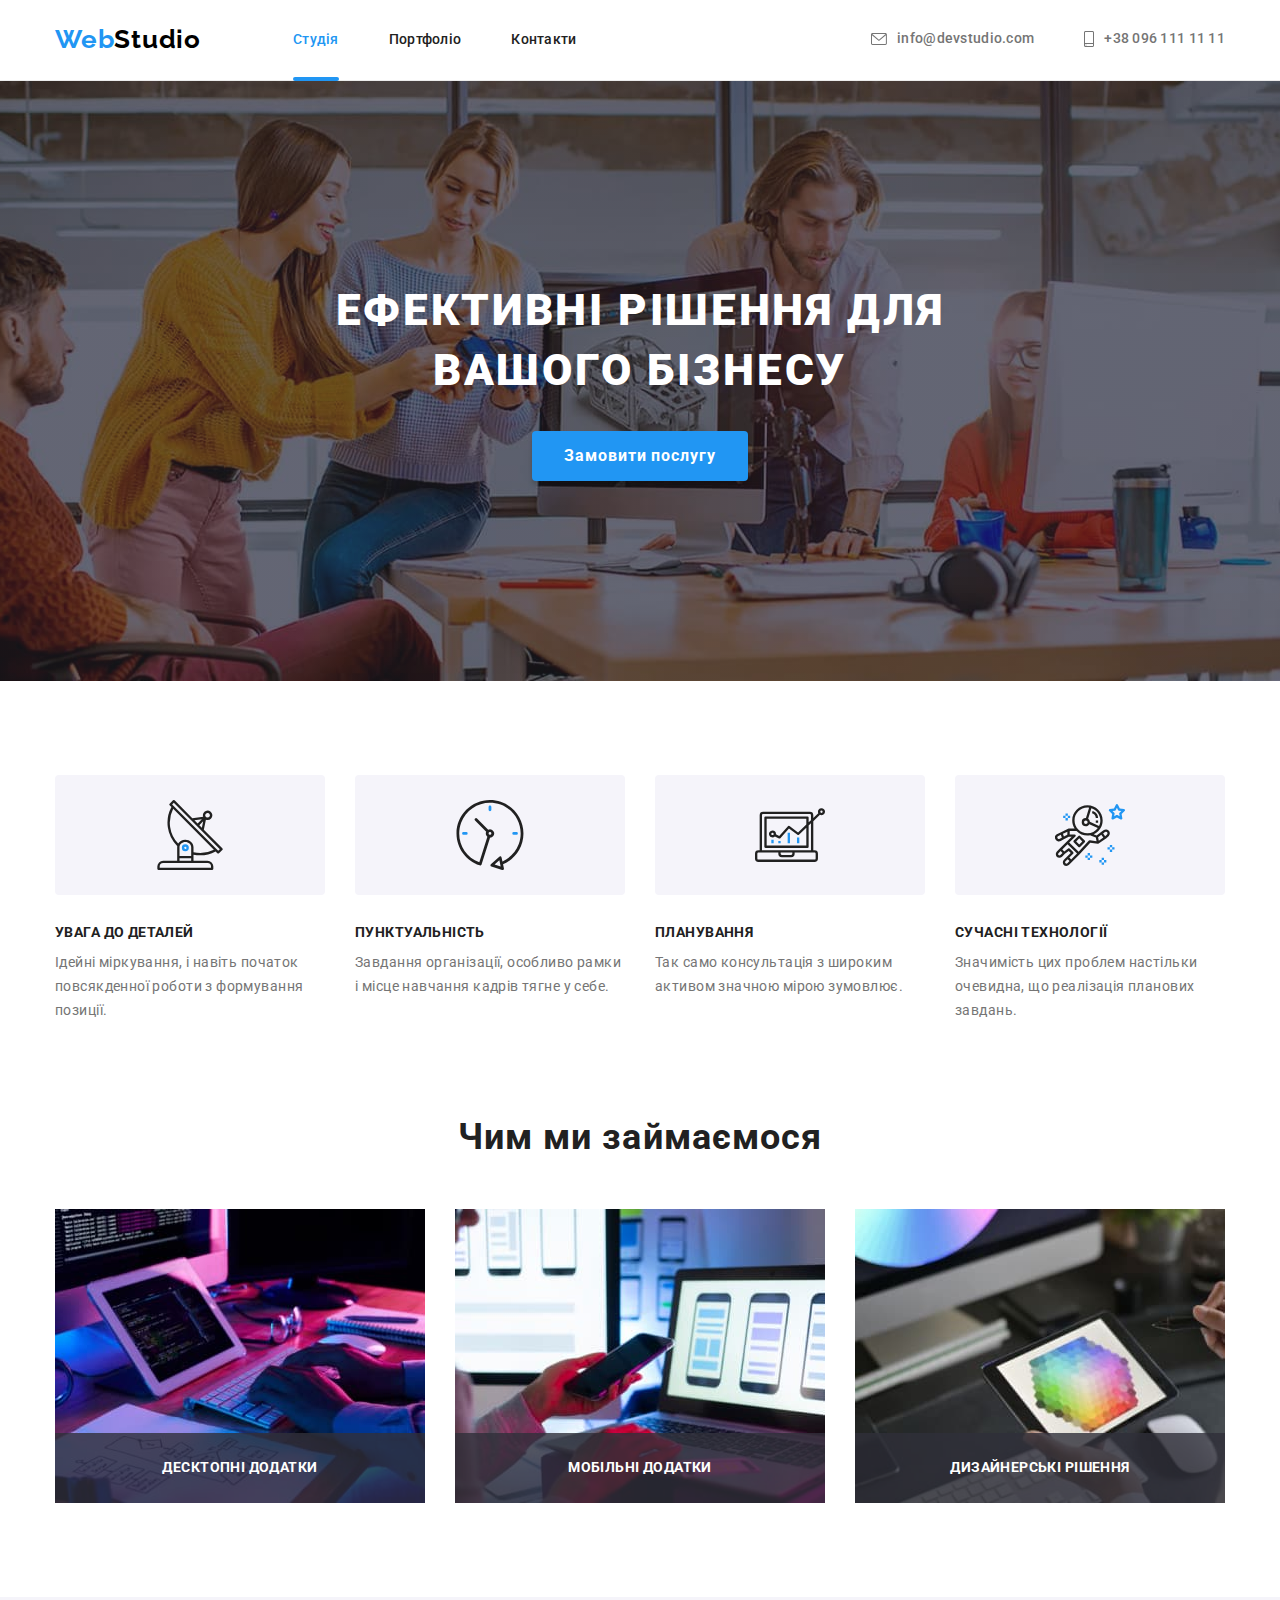
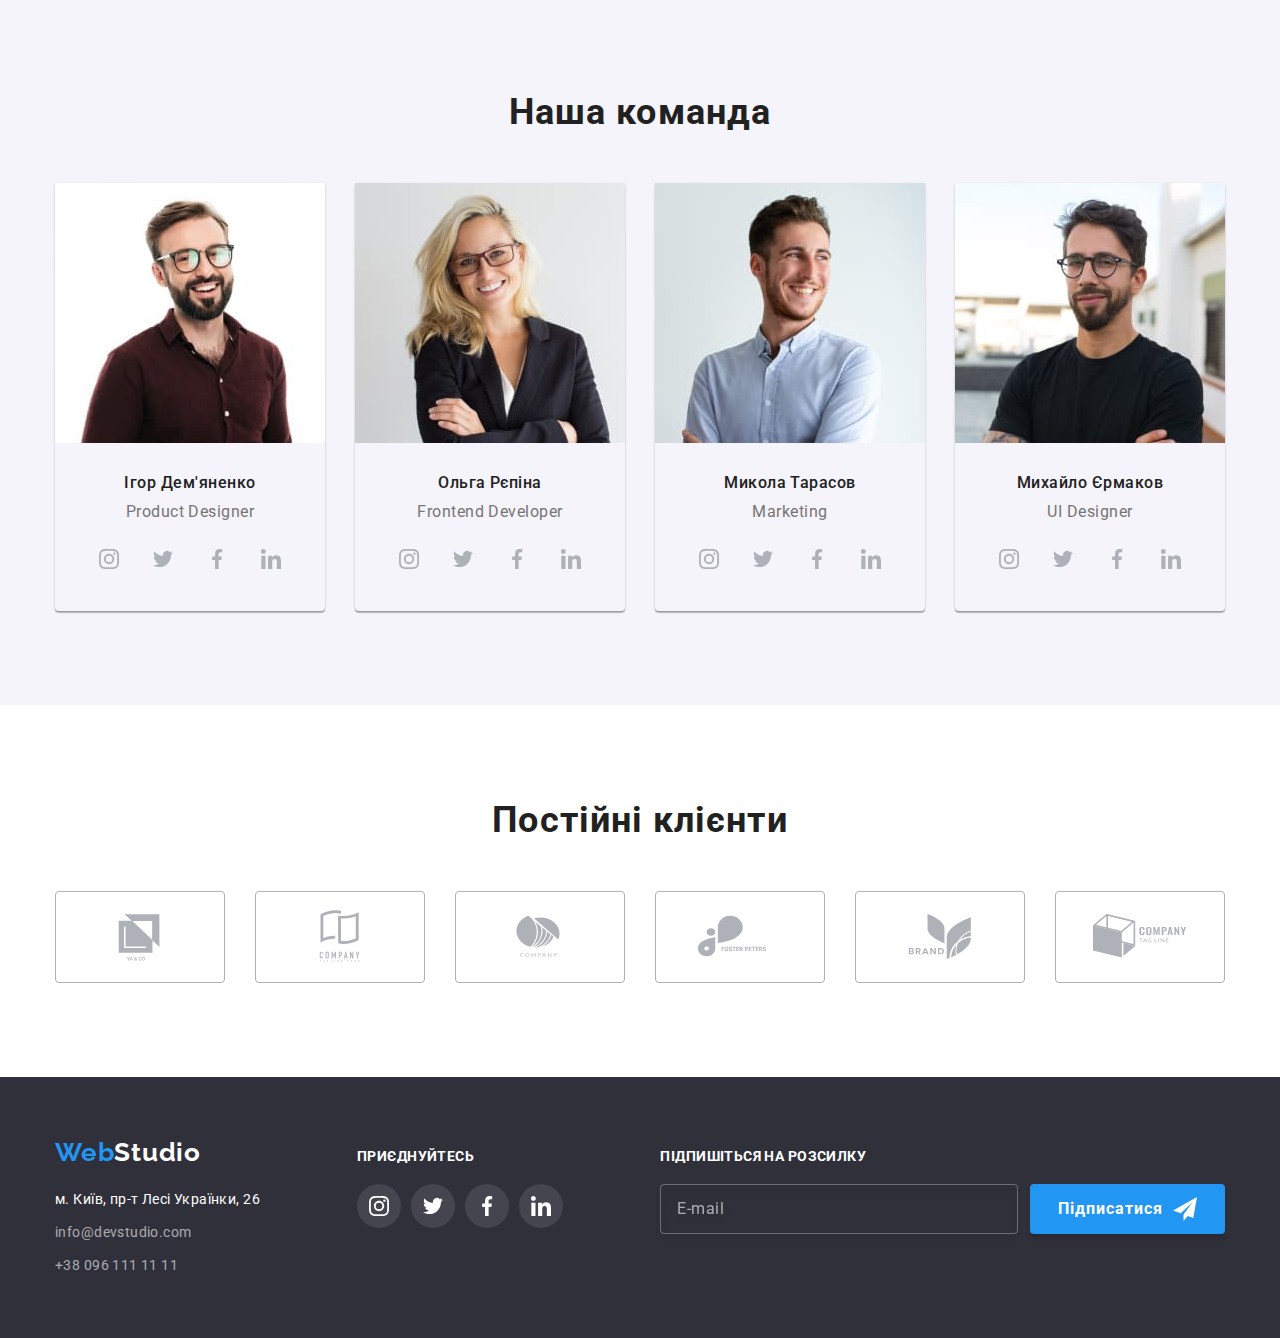
==== index.html @ 3657de59 "Add files via upload" ====
<!DOCTYPE html>
<html lang="uk">
  <head>
    <meta charset="UTF-8" />
    <meta http-equiv="X-UA-Compatible" content="IE=edge" />
    <meta name="viewport" content="width=device-width, initial-scale=1.0" />
    <title>Web Studio</title>

    <link rel="preconnect" href="https://fonts.googleapis.com" />
    <link rel="preconnect" href="https://fonts.gstatic.com" crossorigin />
    <link
      href="https://fonts.googleapis.com/css2?family=Raleway:wght@700&family=Roboto:wght@400;500;700;900&display=swap"
      rel="stylesheet"
    />
    
    <link
      rel="stylesheet"
      href="https://cdn.jsdelivr.net/npm/modern-normalize@1.1.0/modern-normalize.min.css"
    />
    <link rel="stylesheet" href="./css/main.min.css">
  </head>
  <body>
    <header class="header">
      <div class="header-container container">
        <nav class="navigation-site">
          <a href="./index.html" lang="en" class="logo">
            <span>Web</span>Studio
          </a>

          <ul class="nav">
            <li>
              <a href="./index.html" class="nav__link nav__link--current">Студія</a>
            </li>
            <li>
              <a href="./portfolio.html" class="nav__link">Портфоліо</a>
            </li>
            <li><a href="./index.html" class="nav__link">Контакти</a></li>
          </ul>
        </nav>

        <ul class="contact">
          <li>
            <a
              href="mailto:info@devstudio.com"
              target="_blank"
              class="contact__link contact__mail-link"
            >
              <svg
                class="contact__icon-mail"
                width="16"
                height="12"
                aria-label="contact mail"
                lang="en"
              >
                <use href="./images/svg/icons.svg#envelope"></use>
              </svg>
              info@devstudio.com
            </a>
          </li>

          <li>
            <a
              href="tel:+380961111111"
              target="_blank"
              class="contact__link contact__tel-link"
            >
              <svg
                class="contact__icon-tel"
                width="10"
                height="16"
                aria-label="contact telephone"
                lang="en"
              >
                <use href="./images/svg/icons.svg#smartphone"></use>
              </svg>
              +38 096 111 11 11
            </a>
          </li>
        </ul>
        <!-- ================================ -->
        <div class="burger-menu ">
          <button type="button" class="burger-menu__btn" data-menu-open>
            <svg class="burger-menu__icon" width="40" height="40">
              <use href="./images/svg/icons.svg#header__burger-menu-icon"></use>
            </svg>
          </button>
        </div>
      </div>

      <div class="modal-menu" data-menu>
        <div class="modal-menu__container">
          <button type="button" class="modal-menu__btn-close" data-menu-close>
            <svg class="modal-menu__btn-close-img" width="40" height="40">
              <use href="./images/svg/icons.svg#modal-menu__close-btn-img"></use>
            </svg>
          </button>
          
          <ul class="modal-menu__page-list">
            <li class="modal-menu__item-page">
              <a class="modal-menu__page-link modal-menu__page-link--current-page" href="./index.html">
                Студія
              </a>
            </li>
            <li class="modal-menu__item-page">
              <a class="modal-menu__page-link" href="./portfolio.html">
                Портфоліо
              </a>
            </li>
            <li class="modal-menu__item-page">
              <a class="modal-menu__page-link" href="./index.html">
                Контакти
              </a>
            </li>
          </ul>
          
          <ul class="modal-menu__contact-list">

            <li class="modal-menu__contact-item">
              <a href="tel:+380961111111" target="_blank" class="modal-menu__tel-link">
                +38 096 111 11 11
              </a>
            </li>

            <li class="modal-menu__contact-item">
              <a href="mailto:info@devstudio.com" target="_blank" class="modal-menu__mail-link">
                info@devstudio.com
              </a>
            </li>
          
            
          </ul>
          
          <ul class="modal-menu__social-list">
            <li class="modal-menu__social-item">
              <a href="#" class="modal-menu__social-link">
                Instagram
              </a>
            </li>
          
            <li class="modal-menu__social-item">
              <a href="#" class="modal-menu__social-link">
                Twitter
              </a>
            </li>
          
            <li class="modal-menu__social-item">
              <a href="#" class="modal-menu__social-link">
                Facebook
              </a>
            </li>
          
            <li class="modal-menu__social-item">
              <a href="#" class="modal-menu__social-link">
                LinkedIn
              </a>
            </li>
          
          </ul>
        </div>
        
        
      </div>

    </header>

    <main>
      <!-- ================HERO================ -->
      <section class="hero">
        <div class="hero__container container">
          <h1 class="hero__title">Ефективні рішення для вашого бізнесу</h1>
          <button type="button" class="btn" data-modal-open>
            Замовити послугу
          </button>
        </div>
      </section>
      <!-- ================/HERO================ -->

      <!-- ============ ADVantages Section ============ -->
      <section class="advantages section">
        <div class="advantages__container container">
          <h2 lang="en" class="title visually-hidden">
            Our advantages
          </h2>
          <ul class="advantages__list">
            <li class="advantages__item">
              <div class="advantages__icons-thumb">
                <svg
                  class="advantages__icon"
                  width="70"
                  height="70"
                  aria-label="antenna"
                  lang="en"
                >
                  <use href="./images/svg/icons.svg#antenna"></use>
                </svg>
              </div>
              <div class="advantages__content">
                <h3 class="advantages__titles">УВАГА ДО ДЕТАЛЕЙ</h3>
                <p class="advantages__desc">
                  Ідейні міркування, і навіть початок повсякденної роботи з
                  формування позиції.
                </p>
              </div>
            </li>

            <li class="advantages__item">
              <div class="advantages__icons-thumb">
                <svg
                  class="advantages__icon"
                  width="70"
                  height="70"
                  aria-label="clock"
                  lang="en"
                >
                  <use href="./images/svg/icons.svg#clock"></use>
                </svg>
              </div>
              <div class="advantages__content">
                <h3 class="advantages__titles">ПУНКТУАЛЬНІСТЬ</h3>
                <p class="advantages__desc">
                  Завдання організації, особливо рамки і місце навчання кадрів
                  тягне у себе.
                </p>
              </div>
            </li>

            <li class="advantages__item">
              <div class="advantages__icons-thumb">
                <svg
                  class="advantages__icon"
                  width="70"
                  height="70"
                  aria-label="diagram"
                  lang="en"
                >
                  <use href="./images/svg/icons.svg#diagram"></use>
                </svg>
              </div>
              <div class="advantages__content">
                <h3 class="advantages__titles">ПЛАНУВАННЯ</h3>
                <p class="advantages__desc">
                  Так само консультація з широким активом значною мірою
                  зумовлює.
                </p>
              </div>
            </li>

            <li class="advantages__item">
              <div class="advantages__icons-thumb">
                <svg
                  class="advantages__icon"
                  width="70"
                  height="70"
                  aria-label="astronaut"
                  lang="en"
                >
                  <use href="./images/svg/icons.svg#astronaut"></use>
                </svg>
              </div>
              <div class="advantages__content">
                <h3 class="advantages__titles">СУЧАСНІ ТЕХНОЛОГІЇ</h3>
                <p class="advantages__desc">
                  Значимість цих проблем настільки очевидна, що реалізація
                  планових завдань.
                </p>
              </div>
            </li>
          </ul>
        </div>
      </section>
      <!-- ============ /ADVantages Section ============ -->

      <!-- ============ WORK Section ============ -->
      <section class="work section">
        <div class="container">
          <h2 class="title">Чим ми займаємося</h2>
          <ul lang="en" class="work__list">
            <li class="work__item">
              <img
                srcset="./images/box1@2x.jpg 2x"
                src="./images/box1.jpg"
                alt="man writes code on computer"
                width="370"
              />
              <p class="work__desc">Десктопні додатки</p>
            </li>
            <li class="work__item">
              <img
                srcset="./images/box2@2x.jpg 2x"
                src="./images/box2.jpg"
                alt="girl chooses smartphone layout on computer"
                width="370"
              />
              <p class="work__desc">Мобільні додатки</p>
            </li>
            <li class="work__item">
              <img
                srcset="./images/box3@2x.jpg 2x"
                src="./images/box3.jpg"
                alt="girl chooses a color from the palette on the tablet"
                width="370"
              />
              <p class="work__desc">Дизайнерські рішення</p>
            </li>
          </ul>
        </div>
      </section>
      <!-- ============ /WORK Section ============ -->


<!-- 
      <picture>
        <source media="(min-width: 1200px)" srcset="./images/box1.jpg 1x, ./images/box1@2x 2x">
        <img src="./images/box1.jpg" alt="man writes code on computer" width="370" />
      </picture> -->

      <!-- ============ TEAM Section ============ -->
      <section class="team section">
        <div class="team__container container">
          <h2 class="title">Наша команда</h2>

          <ul class="teammate-list">
            <li class="teammate">
              <div class="teammate__image-thumb">
                <picture>
                  <source media="(min-width: 1200px)" srcset="./images/person/desk-person1.jpg 1x, ./images/person/desk-person1@2x.jpg 2x">
                  <source media="(min-width: 768px)" srcset="./images/person/tab-person1.jpg 1x, ./images/person/tab-person1@2x.jpg 2x">
                  <source media="(min-width: 280px)" srcset="./images/person/mob-person1.jpg 1x, ./images/person/mob-person1@2x.jpg 2x">

                  <img src="./images/person/mob-person1.jpg" alt="Фото - Ігор Дем'яненко"/>
                </picture>
                
                
              </div>
              <div class="teammate__bio">
                <h3 class="teammate__name">Ігор Дем'яненко</h3>
                <p lang="en" class="teammate__profession">Product Designer</p>
                <ul class="teammate__social-list">
                  <li class="teammate__social-item">
                    <a href="./index.html" class="teammate__social-link">
                      <svg
                        class="icon-teammate__social-link"
                        width="20"
                        height="20"
                        aria-label="instagram"
                        lang="en"
                      >
                        <use href="./images/svg/icons.svg#instagram"></use>
                      </svg>
                    </a>
                  </li>
                  <li class="teammate__social-item">
                    <a href="./index.html" class="teammate__social-link">
                      <svg
                        class="icon-teammate__social-link"
                        width="20"
                        height="20"
                        aria-label="twitter"
                        lang="en"
                      >
                        <use href="./images/svg/icons.svg#twitter"></use>
                      </svg>
                    </a>
                  </li>
                  <li class="teammate__social-item">
                    <a href="./index.html" class="teammate__social-link">
                      <svg
                        class="icon-teammate__social-link"
                        width="20"
                        height="20"
                        aria-label="facebook"
                        lang="en"
                      >
                        <use href="./images/svg/icons.svg#facebook"></use>
                      </svg>
                    </a>
                  </li>
                  <li class="teammate__social-item">
                    <a href="./index.html" class="teammate__social-link">
                      <svg
                        class="icon-teammate__social-link"
                        width="20"
                        height="20"
                        aria-label="linkedin"
                        lang="en"
                      >
                        <use href="./images/svg/icons.svg#linkedin"></use>
                      </svg>
                    </a>
                  </li>
                </ul>
              </div>
            </li>

            <li class="teammate">
              <div class="teammate__image-thumb">
                <picture>
                  <source media="(min-width: 1200px)"
                    srcset="./images/person/desk-person2.jpg 1x, ./images/person/desk-person2@2x.jpg 2x">
                  <source media="(min-width: 768px)" srcset="./images/person/tab-person2.jpg 1x, ./images/person/tab-person2@2x.jpg 2x">
                  <source media="(min-width: 280px)" srcset="./images/person/mob-person2.jpg 1x, ./images/person/mob-person2@2x.jpg 2x">
                
                  <img src="./images/person/mob-person2.jpg" alt="Фото - Ольга Рєпіна" />
                </picture>
                
              </div>
              <div class="teammate__bio">
                <h3 class="teammate__name">Ольга Рєпіна</h3>
                <p lang="en" class="teammate__profession">Frontend Developer</p>
                <ul class="teammate__social-list">
                  <li class="teammate__social-item">
                    <a href="./index.html" class="teammate__social-link">
                      <svg
                        class="icon-teammate__social-link"
                        width="20"
                        height="20"
                        aria-label="instagram"
                        lang="en"
                      >
                        <use href="./images/svg/icons.svg#instagram"></use>
                      </svg>
                    </a>
                  </li>
                  <li class="teammate__social-item">
                    <a href="./index.html" class="teammate__social-link">
                      <svg
                        class="icon-teammate__social-link"
                        width="20"
                        height="20"
                        aria-label="twitter"
                        lang="en"
                      >
                        <use href="./images/svg/icons.svg#twitter"></use>
                      </svg>
                    </a>
                  </li>
                  <li class="teammate__social-item">
                    <a href="./index.html" class="teammate__social-link">
                      <svg
                        class="icon-teammate__social-link"
                        width="20"
                        height="20"
                        aria-label="facebook"
                        lang="en"
                      >
                        <use href="./images/svg/icons.svg#facebook"></use>
                      </svg>
                    </a>
                  </li>
                  <li class="teammate__social-item">
                    <a href="./index.html" class="teammate__social-link">
                      <svg
                        class="icon-teammate__social-link"
                        width="20"
                        height="20"
                        aria-label="linkedin"
                        lang="en"
                      >
                        <use href="./images/svg/icons.svg#linkedin"></use>
                      </svg>
                    </a>
                  </li>
                </ul>
              </div>
            </li>

            <li class="teammate">
              <div class="teammate__image-thumb">
                <picture>
                  <source media="(min-width: 1200px)"
                    srcset="./images/person/desk-person3.jpg 1x, ./images/person/desk-person3@2x.jpg 2x">
                  <source media="(min-width: 768px)" srcset="./images/person/tab-person3.jpg 1x, ./images/person/tab-person3@2x.jpg 2x">
                  <source media="(min-width: 280px)" srcset="./images/person/mob-person3.jpg 1x, ./images/person/mob-person3@2x.jpg 2x">
                
                  <img
                  src="./images/person/mob-person3.jpg"
                  alt="Фото - Микола Тарасов"
                  />
              
                </picture>
              </div>  
                
              <div class="teammate__bio">
                <h3 class="teammate__name">Микола Тарасов</h3>
                <p lang="en" class="teammate__profession">Marketing</p>
                <ul class="teammate__social-list">
                  <li class="teammate__social-item">
                    <a href="./index.html" class="teammate__social-link">
                      <svg
                        class="icon-teammate__social-link"
                        width="20"
                        height="20"
                        aria-label="instagram"
                        lang="en"
                      >
                        <use href="./images/svg/icons.svg#instagram"></use>
                      </svg>
                    </a>
                  </li>
                  <li class="teammate__social-item">
                    <a href="./index.html" class="teammate__social-link">
                      <svg
                        class="icon-teammate__social-link"
                        width="20"
                        height="20"
                        aria-label="twitter"
                        lang="en"
                      >
                        <use href="./images/svg/icons.svg#twitter"></use>
                      </svg>
                    </a>
                  </li>
                  <li class="teammate__social-item">
                    <a href="./index.html" class="teammate__social-link">
                      <svg
                        class="icon-teammate__social-link"
                        width="20"
                        height="20"
                        aria-label="facebook"
                        lang="en"
                      >
                        <use href="./images/svg/icons.svg#facebook"></use>
                      </svg>
                    </a>
                  </li>
                  <li class="teammate__social-item">
                    <a href="./index.html" class="teammate__social-link">
                      <svg
                        class="icon-teammate__social-link"
                        width="20"
                        height="20"
                        aria-label="linkedin"
                        lang="en"
                      >
                        <use href="./images/svg/icons.svg#linkedin"></use>
                      </svg>
                    </a>
                  </li>
                </ul>
              </div>
            </li>

            <li class="teammate">
              <div class="teammate__image-thumb">

                <picture>
                  <source media="(min-width: 1200px)"
                    srcset="./images/person/desk-person4.jpg 1x, ./images/person/desk-person4@2x.jpg 2x">
                  <source media="(min-width: 768px)" srcset="./images/person/tab-person4.jpg 1x, ./images/person/tab-person4@2x.jpg 2x">
                  <source media="(min-width: 280px)" srcset="./images/person/mob-person4.jpg 1x, ./images/person/mob-person4@2x.jpg 2x">
                
                  <img 
                  src="./images/person/mob-person4.jpg" 
                  alt="Фото - Михайло Єрмаков"
                  />
                  
                </picture>

                
              </div>
              <div class="teammate__bio">
                <h3 class="teammate__name">Михайло Єрмаков</h3>
                <p lang="en" class="teammate__profession">UI Designer</p>
                <ul class="teammate__social-list">
                  <li class="teammate__social-item">
                    <a href="./index.html" class="teammate__social-link">
                      <svg
                        class="icon-teammate__social-link"
                        width="20"
                        height="20"
                        aria-label="instagram"
                        lang="en"
                      >
                        <use href="./images/svg/icons.svg#instagram"></use>
                      </svg>
                    </a>
                  </li>
                  <li class="teammate__social-item">
                    <a href="./index.html" class="teammate__social-link">
                      <svg
                        class="icon-teammate__social-link"
                        width="20"
                        height="20"
                        aria-label="twitter"
                        lang="en"
                      >
                        <use href="./images/svg/icons.svg#twitter"></use>
                      </svg>
                    </a>
                  </li>
                  <li class="teammate__social-item">
                    <a href="./index.html" class="teammate__social-link">
                      <svg
                        class="icon-teammate__social-link"
                        width="20"
                        height="20"
                        aria-label="facebook"
                        lang="en"
                      >
                        <use href="./images/svg/icons.svg#facebook"></use>
                      </svg>
                    </a>
                  </li>
                  <li class="teammate__social-item">
                    <a href="./index.html" class="teammate__social-link">
                      <svg
                        class="icon-teammate__social-link"
                        width="20"
                        height="20"
                        aria-label="linkedin"
                        lang="en"
                      >
                        <use href="./images/svg/icons.svg#linkedin"></use>
                      </svg>
                    </a>
                  </li>
                </ul>
              </div>
            </li>
          </ul>
        </div>
      </section>
      <!-- ============ /TEAM Section ============ -->
      <!-- ============ CLIENTS ================ -->
      <section class="clients section">
        <div class="clients__container container">
          <h2 class="title">Постійні клієнти</h2>

          <ul class="clients__list">
            <li class="clients__item">
              <a href="./portfolio.html" class="clients__link">
                <svg
                  class="clients__icon"
                  width="106"
                  height="60"
                  aria-label="client icon"
                  lang="en"
                >
                  <use href="./images/svg/icons.svg#client1"></use>
                </svg>
              </a>
            </li>

            <li class="clients__item">
              <a href="./portfolio.html" class="clients__link">
                <svg
                  class="clients__icon"
                  width="106"
                  height="60"
                  aria-label="client icon"
                  lang="en"
                >
                  <use href="./images/svg/icons.svg#client2"></use>
                </svg>
              </a>
            </li>

            <li class="clients__item">
              <a href="./portfolio.html" class="clients__link">
                <svg
                  class="clients__icon"
                  width="106"
                  height="60"
                  aria-label="client icon"
                  lang="en"
                >
                  <use href="./images/svg/icons.svg#client3"></use>
                </svg>
              </a>
            </li>

            <li class="clients__item">
              <a href="./portfolio.html" class="clients__link">
                <svg
                  class="clients__icon"
                  width="106"
                  height="60"
                  aria-label="client icon"
                  lang="en"
                >
                  <use href="./images/svg/icons.svg#client4"></use>
                </svg>
              </a>
            </li>

            <li class="clients__item">
              <a href="./portfolio.html" class="clients__link">
                <svg
                  class="clients__icon"
                  width="106"
                  height="60"
                  aria-label="client icon"
                  lang="en"
                >
                  <use href="./images/svg/icons.svg#client5"></use>
                </svg>
              </a>
            </li>

            <li class="clients__item">
              <a href="./portfolio.html" class="clients__link">
                <svg
                  class="clients__icon"
                  width="106"
                  height="60"
                  aria-label="client icon"
                  lang="en"
                >
                  <use href="./images/svg/icons.svg#client6"></use>
                </svg>
              </a>
            </li>
          </ul>
        </div>
      </section>
      <!-- ============ /CLIENTS ================ -->
    </main>

    <!-- ================FOOTER================ -->
    <footer class="footer">
      <div class="footer__container container">
        <div class="footer__contacts">
          <a href="./index.html" lang="en" class="logo"
            ><span>Web</span>Studio</a
          >
          <address class="address">
            <ul class="address__list">
              <li class="address__item">
                <a
                  href="https://goo.gl/maps/v4NEpD1wTATkxovLA"
                  target="_blank"
                  rel="noopener noreferrer"
                  class="address__map-link"
                  >м. Київ, пр-т Лесі Українки, 26</a
                >
              </li>
              <li class="address__item">
                <a
                  href="mailto:info@devstudio.com"
                  target="_blank"
                  class="address__footer-link"
                  >info@devstudio.com</a
                >
              </li>
              <li class="address__item">
                <a href="tel:+380961111111" target="_blank" class="address__footer-link"
                  >+38 096 111 11 11</a
                >
              </li>
            </ul>
          </address>
        </div>
        
        <div class="join">
          <h3 class="join__title">приєднуйтесь</h3>
          <ul class="join__social-list">
            <li class="join__social-item">
              <a href="/" class="join__social-link">
                <svg
                  class="join__social-icon"
                  width="20"
                  height="20"
                  aria-label="instagram"
                  lang="en"
                >
                  <use href="./images/svg/icons.svg#instagram"></use>
                </svg>
              </a>
            </li>

            <li class="join__social-item">
              <a href="/" class="join__social-link">
                <svg
                  class="join__social-icon"
                  width="20"
                  height="20"
                  aria-label="twitter"
                  lang="en"
                >
                  <use href="./images/svg/icons.svg#twitter"></use>
                </svg>
              </a>
            </li>

            <li class="join__social-item">
              <a href="/" class="join__social-link">
                <svg
                  class="join__social-icon"
                  width="20"
                  height="20"
                  aria-label="facebook"
                  lang="en"
                >
                  <use href="./images/svg/icons.svg#facebook"></use>
                </svg>
              </a>
            </li>

            <li class="join__social-item">
              <a href="/" class="join__social-link">
                <svg
                  class="join__social-icon"
                  width="20"
                  height="20"
                  aria-label="linkedin"
                  lang="en"
                >
                  <use href="./images/svg/icons.svg#linkedin"></use>
                </svg>
              </a>
            </li>
          </ul>
        </div>

        <form class="emailing-form">
          <h2 class="emailing-form__title">Підпишіться на розсилку</h2>
          <div class="emailing-form__input-container">
            <input
              type="email"
              class="emailing-form__input"
              name="emailing-address"
              placeholder="E-mail"
            />
            <button type="submit" class="btn emailing__btn">
              Підписатися
              <svg
                class="emailing-icon"
                width="24"
                height="24"
                aria-label="telegram icon"
                lang="en"
              >
                <use href="./images/svg/icons.svg#telegram-icon"></use>
              </svg>
            </button>
          </div>
        </form>

      </div>
    </footer>
    <!-- ================/FOOTER================ -->

    <!-- =============== MODAL WINDOW ==================== -->
    <div class="modal-backdrop is-hidden" data-modal>
      <div class="modal-window">
        <button type="button" class="modal-close-btn" data-modal-close>
          <svg
            class="modal-close-btn-svg"
            width="18"
            height="18"
            aria-label="close button"
            lang="en"
          >
            <use href="./images/svg/icons.svg#modal-close-icon"></use>
          </svg>
        </button>
        <form
          action="javascript:void(0);"
          method="POST"
          name="modal-user-info-form"
        >
          <p class="modal-title">Залиште свої дані, ми вам передзвонимо</p>

          <!-- ======================================== -->

          <label class="modal-items-container">
            <span class="modal-label">Ім'я</span>
            <span class="modal-input-wrapper">
              <input
                type="text"
                name="user-name"
                class="modal-input"
                pattern="[A-Za-zА-Яа-яґҐЁёІіЇїЄє'’ʼ\s-]{2,20}"
                title="Олександр"
                required
              />
              <svg
                class="user-name-icon"
                aria-label="user name icon"
                lang="en"
                width="18"
                height="18"
              >
                <use href="./images/svg/icons.svg#modal-person-icon"></use>
              </svg>
            </span>
          </label>

          <label class="modal-items-container">
            <span class="modal-label">Телефон</span>
            <span class="modal-input-wrapper">
              <input
                type="tel"
                name="user-tel"
                class="modal-input"
                pattern="\+?[0-9\s\-\(\)]+"
                title="+380XXYYYZZZ або 0XXYYYZZZ"
                minlength="10"
                required
              />
              <svg
                class="user-tel-icon"
                aria-label="telephone icon"
                lang="en"
                width="18"
                height="18"
              >
                <use href="./images/svg/icons.svg#modal-phone-icon"></use>
              </svg>
            </span>
          </label>

          <label class="modal-items-container">
            <span class="modal-label">Пошта</span>

            <span class="modal-input-wrapper">
              <input
                type="email"
                name="user-mail"
                class="modal-input"
                required
              />
              <svg
                class="user-mail-icon"
                aria-label="email icon"
                lang="en"
                width="18"
                height="18"
              >
                <use href="./images/svg/icons.svg#modal-email-icon"></use>
              </svg>
            </span>
          </label>

          <!-- ======================================== -->

          <label class="modal-items-container comment-container">
            <span class="modal-label">Коментар</span>
            <textarea
              class="comment-area"
              name="comment"
              id="comment-area"
              placeholder="Введіть текст"
            ></textarea>
          </label>

          <!-- =========================================== -->

          <label class="policy-label">
            <input
              type="checkbox"
              name="policy-check"
              class="policy-checkbox"
              required
            />
            <svg
              class="policy-checkbox-svg"
              width="16"
              height="16"
              aria-label="checkbox icon"
              lang="en"
            >
              <use
                class="policy-checkbox-svg-icon"
                href="./images/svg/icons.svg#modal-v-icon"
              ></use>
            </svg>
            <span class="policy-text"
              >Погоджуюся з розсилкою та приймаю
              <a href="./portfolio.html" class="policy-text-accent"
                >Умови договору</a
              ></span
            >
          </label>
          <!-- ========================================= -->

          <button type="submit" class="modal-submit-btn btn">
            Відправити
          </button>
        </form>
      </div>
    </div>

    <!-- =============== /MODAL WINDOW ==================== -->

    <script src="./js/menu.js"></script>
    <script src="./js/modal.js"></script>
  </body>
</html>
---- css/main.min.css ----
:root{--footer-color: #2f303a;--accent: #2196f3;--h-color: #212121;--p-color: #757575;--bgd-color: #ffffff;--filter-color: #f5f4fa;--background-hero: #c4c4c4;--client-color: #afb1b8;--font-main: "Roboto", sans-serif;--font-logo: "Raleway", sans-serif;--margin-card: 30px;--gap: 30px;--time-func: cubic-bezier(0.4, 0, 0.2, 1);--transition-dur-and-func: 250ms cubic-bezier(0.4, 0, 0.2, 1)}.visually-hidden{position:absolute;width:1px;height:1px;margin:-1px;border:0;padding:0;white-space:nowrap;clip-path:inset(100%);clip:rect(0 0 0 0);overflow:hidden}img{display:block;max-width:100%;height:auto}h1,h2,h3,h4,h5,h6,p{margin:0;padding:0}ul,ol{margin-top:0;margin-bottom:0;padding-left:0}li{list-style:none}a{text-decoration:none}button{line-height:inherit;cursor:pointer}textarea{resize:none}body{font-family:var(--font-main);font-size:14px;line-height:1.71;background-color:var(--bgd-color);color:var(--h-color);padding:0}.container{padding-right:15px;padding-left:15px;margin-left:auto;margin-right:auto}@media screen and (min-width: 480px){.container{width:480px}}@media screen and (min-width: 768px){.container{width:768px}}@media screen and (min-width: 1200px){.container{width:1200px}}.section{padding-top:60px;padding-bottom:60px}@media screen and (min-width: 1200px){.section{padding-top:94px;padding-bottom:94px}}.title{font-size:28px;line-height:1.18;text-align:center;letter-spacing:.03em;margin-bottom:30px;color:var(--h-color)}@media screen and (min-width: 1200px){.title{font-size:36px;line-height:1.17;margin-bottom:50px}}.logo{font-family:var(--font-logo);font-weight:700;font-size:26px;line-height:1.19;letter-spacing:.03em;color:#000}.logo>span{color:var(--accent)}.footer a.logo{display:inline-block;color:var(--bgd-color);margin-bottom:20px}.btn{font-family:inherit;font-weight:700;font-size:16px;line-height:1.88;letter-spacing:.06em;background-color:var(--accent);color:var(--bgd-color);cursor:pointer;border:none;box-shadow:0px 4px 4px rgba(0,0,0,.15);border-radius:4px;padding:10px 24px;transition:background-color var(--transition-dur-and-func)}@media screen and (min-width: 1200px){.btn{padding:10px 32px}}.btn:hover{background-color:#188ce8}.emailing__btn{padding:10px 28px;height:50px;display:flex;align-items:center}.modal-submit-btn{display:block;margin-left:auto;margin-right:auto;padding-left:52px;padding-right:52px}.btn{font-family:inherit;font-weight:700;font-size:16px;line-height:1.88;letter-spacing:.06em;background-color:var(--accent);color:var(--bgd-color);cursor:pointer;border:none;box-shadow:0px 4px 4px rgba(0,0,0,.15);border-radius:4px;padding:10px 32px;transition:background-color var(--transition-dur-and-func)}.btn:hover{background-color:#188ce8}.emailing__btn{padding:10px 28px;height:50px;display:flex;align-items:center}.modal-submit-btn{display:block;margin-left:auto;margin-right:auto;padding-left:52px;padding-right:52px}.burger-menu__btn{border:none;padding:0;background-color:rgba(0,0,0,0);color:var(--h-color);transition:color 250ms var(--time-func)}.burger-menu__btn:hover,.burger-menu__btn:focus{color:var(--accent)}.burger-menu__icon{fill:currentColor}.modal-menu{position:fixed;top:0;left:0;background-color:var(--bgd-color);width:100%;height:100%;z-index:99;opacity:0;visibility:hidden;pointer-events:none;transition:opacity var(--transition-dur-and-func),visibility var(--transition-dur-and-func)}.modal-menu.is-open{opacity:1;visibility:visible;pointer-events:all}.modal-menu__container{position:relative;display:flex;flex-direction:column;align-items:flex-start;justify-content:space-between;height:100%;padding:15px;margin-left:auto;margin-right:auto}@media screen and (min-width: 480px){.modal-menu__container{width:480px;padding-left:40px;padding-top:48px;padding-bottom:48px;padding-right:15px}}.modal-menu__btn-close{position:absolute;top:10px;right:15px;padding:0;border:0;background-color:rgba(0,0,0,0);line-height:0;color:var(--h-color);transition:color 250ms var(--time-func)}.modal-menu__btn-close:hover,.modal-menu__btn-close:focus{color:var(--accent)}.modal-menu__btn-close-img{fill:currentColor}.modal-menu__item-page:not(:last-child){margin-bottom:32px}.modal-menu__page-link{font-weight:500;font-size:40px;line-height:1.175;letter-spacing:.02em;color:var(--h-color);transition:color 250ms var(--time-func)}.modal-menu__page-link:hover,.modal-menu__page-link:focus{color:var(--accent)}.modal-menu__page-link--current-page{color:var(--accent)}.modal-menu__contact-list{margin-top:auto}.modal-menu__contact-item:not(:last-child){margin-bottom:32px}.modal-menu__tel-link{font-weight:500;font-size:34px;line-height:1.18;letter-spacing:.02em;color:var(--accent);transition:color 250ms var(--time-func)}.modal-menu__tel-link:hover,.modal-menu__tel-link:focus{color:var(--accent)}.modal-menu__mail-link{font-weight:500;font-size:24px;line-height:1.17;letter-spacing:.02em;color:var(--p-color);transition:color 250ms var(--time-func)}.modal-menu__mail-link:hover,.modal-menu__mail-link:focus{color:var(--accent)}.modal-menu__social-list{display:flex;align-items:center;justify-content:center;flex-wrap:wrap;gap:10px;margin-top:64px}.modal-menu__social-item:not(:last-child)::after{content:"";border-right:1px solid rgba(33,33,33,.2);transform:rotate(90deg);margin-left:10px}.modal-menu__social-link{font-weight:500;font-size:18px;line-height:1.22;letter-spacing:.02em;color:var(--accent);transition:color 250ms var(--time-func)}.modal-menu__social-link:hover,.modal-menu__social-link:focus{color:var(--accent)}.is-open{opacity:1}.footer__contacts{width:232px}@media screen and (min-width: 1200px){.footer__contacts{margin-right:70px}}.address__item{display:block;margin-bottom:8px;letter-spacing:.03em}.address__item:last-child{margin-bottom:0}@media screen and (min-width: 1200px){.address__item{margin-bottom:9px}}.address__map-link{font-style:normal;color:var(--bgd-color)}.address__footer-link{font-style:normal;color:rgba(255,255,255,.6);transition:color 250ms var(--time-func)}.address__footer-link:hover,.address__footer-link:focus{color:var(--accent)}.join__title{font-size:14px;line-height:1.142;letter-spacing:.03em;text-transform:uppercase;margin-bottom:20px;color:var(--bgd-color)}.join__social-list{display:flex;justify-content:center;gap:10px}.join__social-item{width:44px;height:44px}.join__social-link{display:flex;justify-content:center;align-items:center;width:100%;height:100%;background-color:rgba(255,255,255,.1);border-radius:50%;color:var(--bgd-color);transition:background 250ms var(--time-func)}.join__social-link:hover,.join__social-link:focus{background-color:var(--accent)}.join__social-icon{fill:currentColor}.emailing-form{margin-left:auto;margin-right:auto}@media screen and (min-width: 1200px){.emailing-form{margin-right:0}}.emailing-form__title{font-size:14px;line-height:1.142;letter-spacing:.03em;text-transform:uppercase;margin-bottom:20px;color:var(--bgd-color)}.emailing-form__input-container{display:flex;flex-direction:column;align-items:center;justify-content:center}@media screen and (max-width: 480px){.emailing-form__input-container{flex-direction:row;flex-wrap:wrap}}@media screen and (min-width: 1200px){.emailing-form__input-container{flex-direction:row}}.emailing-form__input{width:450px;height:50px;border:1px solid rgba(255,255,255,.3);filter:drop-shadow(0px 4px 4px rgba(0, 0, 0, 0.15));border-radius:4px;background-color:rgba(0,0,0,0);color:var(--bgd-color);padding:15px 16px;margin-bottom:20px}.emailing-form__input::placeholder{font-size:16px;line-height:1.25;letter-spacing:.03em;color:rgba(255,255,255,.6)}@media screen and (max-width: 480px){.emailing-form__input{width:100%}}@media screen and (min-width: 1200px){.emailing-form__input{width:358px;margin-right:12px;margin-bottom:0}}.emailing-icon{display:inline-block;margin-left:10px}.filter{display:flex;justify-content:center;flex-wrap:wrap;column-gap:8px;row-gap:8px;margin-bottom:50px}.filter-btn{font-family:inherit;font-weight:500;font-size:16px;line-height:1.62;letter-spacing:.03em;text-align:center;background:var(--filter-color);border-radius:4px;border:none;box-sizing:border-box;padding:6px 22px;transition:background-color 250ms var(--time-func),color 250ms var(--time-func),box-shadow 250ms var(--time-func)}.filter-btn:hover,.filter-btn:focus,.filter-btn.active{background:var(--accent);color:var(--bgd-color);box-shadow:0px 3px 1px rgba(0,0,0,.1),0px 1px 2px rgba(0,0,0,.08),0px 2px 2px rgba(0,0,0,.12);cursor:pointer}.is-hidden{visibility:hidden;opacity:0;pointer-events:none}.modal-window{position:absolute;top:50%;left:50%;transform:translate(-50%, -50%) scale(1);width:450px;padding:40px;background-color:var(--bgd-color);box-shadow:0px 1px 3px rgba(0,0,0,.12),0px 1px 1px rgba(0,0,0,.14),0px 2px 1px rgba(0,0,0,.2);border-radius:4px;transition:transform 250ms var(--time-func),opacity 250ms var(--time-func)}.modal-backdrop.is-hidden .modal-window{transform:translate(-50%, -50%) scale(1.1)}@media screen and (max-width: 479px){.modal-window{width:calc(100% - var(--gap))}}@media screen and (min-width: 1200px){.modal-window{width:528px}}.modal-close-btn{position:absolute;top:8px;right:8px;width:30px;height:30px;padding:0;display:flex;justify-content:center;align-items:center;background-color:rgba(0,0,0,0);border:1px solid rgba(0,0,0,.1);border-radius:50%;transition:border var(--transition-dur-and-func)}.modal-close-btn-svg{display:block;fill:#000;transition:fill var(--transition-dur-and-func)}.modal-close-btn:hover .modal-close-btn-svg,.modal-close-btn:focus .modal-close-btn-svg{fill:var(--accent)}.modal-title{font-size:20px;line-height:1.15;text-align:center;letter-spacing:.03em;font-weight:700;margin-bottom:12px}.modal-items-container{position:relative;display:flex;flex-direction:column;margin-bottom:10px}.modal-label{font-size:12px;line-height:1.17;letter-spacing:.01em;color:var(--p-color);margin-bottom:4px}.modal-input{width:100%;padding:12px 42px;border:1px solid rgba(33,33,33,.2);border-radius:4px;margin:0;transition:border var(--transition-dur-and-func)}.modal-input:focus{outline:none;border:1px solid var(--accent)}.modal-items-container:hover .modal-input{border:1px solid var(--accent)}.modal-input-wrapper{position:relative}.user-name-icon,.user-tel-icon,.user-mail-icon{position:absolute;top:50%;left:12px;transform:translateY(-50%);transition:fill var(--transition-dur-and-func)}.modal-input:focus+.user-name-icon,.modal-input:focus+.user-name-icon,.modal-input:focus+.user-name-icon,.modal-input:focus+.user-tel-icon,.modal-input:focus+.user-tel-icon,.modal-input:focus+.user-tel-icon,.modal-input:focus+.user-mail-icon,.modal-input:focus+.user-mail-icon,.modal-input:focus+.user-mail-icon{fill:var(--accent)}.modal-items-container:hover .user-name-icon,.modal-items-container:hover .user-name-icon,.modal-items-container:hover .user-name-icon,.modal-items-container:hover .user-tel-icon,.modal-items-container:hover .user-tel-icon,.modal-items-container:hover .user-tel-icon,.modal-items-container:hover .user-mail-icon,.modal-items-container:hover .user-mail-icon,.modal-items-container:hover .user-mail-icon{fill:var(--accent)}.comment-area{border:1px solid rgba(33,33,33,.2);border-radius:4px;padding:12px 16px;height:120px;transition:border var(--transition-dur-and-func)}.comment-area:focus{outline:none;border:1px solid var(--accent)}.modal-items-container:hover .comment-area{border:1px solid var(--accent)}.comment-area::placeholder{font-weight:400;font-size:12px;line-height:1.17;letter-spacing:.01em;color:rgba(117,117,117,.5)}.comment-container{margin-bottom:20px}.policy-label{display:flex;align-items:center;gap:8px;padding-left:12px;margin-bottom:30px}.policy-checkbox{position:absolute;width:1px;height:1px;margin:-1px;border:0;padding:0;white-space:nowrap;clip-path:inset(100%);clip:rect(0 0 0 0);overflow:hidden}.policy-text{letter-spacing:.03em;color:var(--p-color);font-size:12px;line-height:1.67}@media screen and (min-width: 1200px){.policy-text{font-size:14px;line-height:1.71}}.policy-text-accent{text-decoration-line:underline;color:var(--accent)}.policy-checkbox-svg{display:block;border:2px solid var(--h-color);border-radius:2px;background-color:rgba(0,0,0,0);transition:background-color var(--transition-dur-and-func),border var(--transition-dur-and-func)}.policy-checkbox:checked+.policy-checkbox-svg{background-color:var(--accent);border:2px solid rgba(0,0,0,0)}.policy-checkbox:focus+.policy-checkbox-svg{border:2px solid var(--accent)}.policy-label:hover .policy-checkbox-svg{border:2px solid var(--accent)}.policy-checkbox-svg-icon{display:block;fill:var(--bgd-color);opacity:0;transition:opacity var(--transition-dur-and-func)}.policy-checkbox:checked+.policy-checkbox-svg .policy-checkbox-svg-icon{opacity:1}.header{padding-top:10px;padding-bottom:10px;border-bottom:1px solid #ececec}@media screen and (min-width: 768px){.header{padding-top:21px;padding-bottom:21px}}@media screen and (min-width: 1200px){.header{padding-top:24px;padding-bottom:25px}}.header-container{display:flex;justify-content:space-between;align-items:center}.burger-menu{line-height:0}@media screen and (min-width: 768px){.burger-menu{display:none}}@media screen and (min-width: 768px){.navigation-site{display:flex;align-items:center;gap:88px}}@media screen and (min-width: 1200px){.navigation-site{gap:92px}}.nav{display:none}@media screen and (min-width: 768px){.nav{display:flex;gap:50px}}.nav__link{font-weight:500;line-height:1.14;letter-spacing:.02em;color:var(--h-color);transition:color 250ms var(--time-func)}.nav__link:hover,.nav__link:focus{color:var(--accent)}.contact{display:none}@media screen and (min-width: 768px){.contact{display:flex;flex-direction:column;align-items:flex-start;gap:10px}}@media screen and (min-width: 1200px){.contact{flex-direction:row;align-items:center;flex-wrap:wrap;column-gap:50px}}.contact__link{font-weight:500;line-height:1.14;letter-spacing:.02em;color:var(--p-color);transition:color 250ms var(--time-func)}.contact__link:hover,.contact__link:focus{color:var(--accent)}.contact__mail-link{display:flex;align-items:center}.contact__icon-mail{margin-right:10px;fill:currentColor}.contact__tel-link{display:flex;align-items:center}.contact__icon-tel{margin-right:10px;fill:currentColor}.nav__link--current{position:relative;color:var(--accent)}.nav__link--current::after{content:"";display:block;position:absolute;bottom:-34px;left:0;background-color:#2196f3;border-radius:2px;width:100%;height:4px}.hero{background-color:var(--background-hero);background-image:linear-gradient(to bottom, rgba(47, 48, 58, 0.4), rgba(47, 48, 58, 0.4)),url("../images/backgrounds/mobile-bgd.jpg");background-repeat:no-repeat,no-repeat;background-position:center,center;background-size:cover,cover;padding:118px 0}@media screen and (min-width: 1200px){.hero{padding:200px 0;background-size:cover,1600px}}@media screen and (min-device-pixel-ratio: 2)and (max-width: 767px),screen and (min-resolution: 192dpi)and (max-width: 767px),screen and (min-resolution: 2dppx)and (max-width: 767px){.hero{background-image:linear-gradient(to bottom, rgba(47, 48, 58, 0.4), rgba(47, 48, 58, 0.4)),url("../images/backgrounds/mobile-bgd@2x.jpg")}}@media screen and (min-width: 768px){.hero{background-image:linear-gradient(to bottom, rgba(47, 48, 58, 0.4), rgba(47, 48, 58, 0.4)),url("../images/backgrounds/tablet-bgd.jpg")}}@media screen and (min-device-pixel-ratio: 2)and (min-width: 768px),screen and (min-resolution: 192dpi)and (min-width: 768px),screen and (min-resolution: 2dppx)and (min-width: 768px){.hero{background-image:linear-gradient(to bottom, rgba(47, 48, 58, 0.4), rgba(47, 48, 58, 0.4)),url("../images/backgrounds/tablet-bgd@2x.jpg")}}@media screen and (min-width: 1200px){.hero{background-image:linear-gradient(to bottom, rgba(47, 48, 58, 0.4), rgba(47, 48, 58, 0.4)),url("../images/backgrounds/desktop-bgd-hero.jpg")}}@media screen and (min-device-pixel-ratio: 2)and (min-width: 1200px),screen and (min-resolution: 192dpi)and (min-width: 1200px),screen and (min-resolution: 2dppx)and (min-width: 1200px){.hero{background-image:linear-gradient(to bottom, rgba(47, 48, 58, 0.4), rgba(47, 48, 58, 0.4)),url("../images/backgrounds/desktop-bgd-hero@2x.jpg")}}.hero__container{text-align:center}.hero__title{font-weight:900;font-size:26px;line-height:1.62;letter-spacing:.06em;text-transform:uppercase;color:var(--bgd-color);max-width:360px;margin-left:auto;margin-right:auto;margin-bottom:30px}@media screen and (min-width: 1200px){.hero__title{font-size:44px;line-height:1.36;max-width:696px}}@media screen and (min-width: 1200px){.advantages{padding-bottom:47px}}@media screen and (min-width: 768px){.advantages__list{display:flex;flex-wrap:wrap;gap:var(--gap)}}.advantages__item:not(:last-child){margin-bottom:var(--gap)}@media screen and (min-width: 768px){.advantages__item:not(:last-child){margin-bottom:0}}@media screen and (min-width: 768px){.advantages__item{flex-basis:calc((100% - var(--gap))/2)}}@media screen and (min-width: 1200px){.advantages__item{flex-basis:calc((100% - 3*var(--gap))/4)}}.advantages__icons-thumb{background-color:var(--filter-color);border-radius:4px;height:120px;display:flex;justify-content:center;align-items:center;margin-bottom:30px}.advantages__titles{font-size:14px;line-height:1.14;text-transform:uppercase;letter-spacing:.03em;text-align:center;margin-bottom:10px}@media screen and (min-width: 768px){.advantages__titles{text-align:start}}.advantages__desc{letter-spacing:.03em}.advantages p{color:var(--p-color)}.work{padding-top:47px}@media screen and (max-width: 1199px){.work{display:none}}.work__list{display:flex;flex-wrap:wrap;column-gap:var(--gap);row-gap:var(--gap)}.work__item{position:relative;flex-basis:calc((100% - 2*var(--gap))/3)}.work__desc{position:absolute;bottom:0;width:100%;display:block;padding-top:27px;padding-bottom:27px;font-weight:700;line-height:1.14;text-align:center;letter-spacing:.03em;text-transform:uppercase;background-color:rgba(47,48,58,.8);color:var(--bgd-color)}.team{background-color:var(--filter-color)}@media screen and (min-width: 768px){.teammate-list{display:flex;flex-wrap:wrap;gap:30px}}.teammate{box-shadow:0px 1px 3px rgba(0,0,0,.12),0px 1px 1px rgba(0,0,0,.14),0px 2px 1px rgba(0,0,0,.2);border-radius:0px 0px 4px 4px}@media screen and (min-width: 768px){.teammate{flex-basis:calc((100% - var(--gap))/2)}}@media screen and (min-width: 1200px){.teammate{flex-basis:calc((100% - 3*var(--gap))/4)}}.teammate:not(:last-child){margin-bottom:var(--gap)}@media screen and (min-width: 768px){.teammate:not(:last-child){margin-bottom:0}}.teammate__bio{padding:30px 0;text-align:center}.teammate__image-thumb{overflow:hidden}.teammate__name{font-weight:500;font-size:16px;line-height:1.19;letter-spacing:.03em;margin-bottom:10px}.teammate__profession{font-size:16px;line-height:1.19;letter-spacing:.03em;color:var(--p-color);margin-bottom:16px}.teammate__social-list{display:flex;justify-content:center;column-gap:10px}.teammate__social-item{width:44px;height:44px}.teammate__social-link{display:flex;justify-content:center;align-items:center;width:100%;height:100%;border-radius:50%;transition:background-color 250ms var(--time-func)}.teammate__social-link:hover,.teammate__social-link:focus{background-color:var(--accent)}.icon-teammate__social-link{fill:var(--client-color);transition:fill 250ms var(--time-func)}.teammate__social-link:hover .icon-teammate__social-link,.teammate__social-link:focus .icon-teammate__social-link{fill:var(--bgd-color)}.clients{text-align:center}.clients__list{display:flex;flex-wrap:wrap;gap:var(--gap)}.clients__item{width:100%;height:92px}@media screen and (min-width: 480px){.clients__item{flex-basis:calc((100% - var(--gap))/2)}}@media screen and (min-width: 768px){.clients__item{flex-basis:calc((100% - 2*var(--gap))/3)}}@media screen and (min-width: 1200px){.clients__item{flex-basis:calc((100% - 5*var(--gap))/6)}}.clients__link{display:flex;justify-content:center;align-items:center;flex-wrap:wrap;width:100%;height:100%;border:1px solid var(--client-color);border-radius:4px;color:var(--client-color);transition:color 250ms var(--time-func),border 250ms var(--time-func)}.clients__link:hover,.clients__link:focus{color:#2196f3;border:1px solid var(--accent)}.clients__icon{fill:currentColor}.footer{background-color:var(--footer-color);padding:60px 0}.footer__container{display:flex;flex-direction:column;align-items:center;gap:60px;text-align:center}@media screen and (min-width: 768px){.footer__container{flex-direction:row;flex-wrap:wrap;justify-content:space-around;align-items:baseline}}@media screen and (min-width: 1200px){.footer__container{gap:0;text-align:start}}.projects{display:flex;flex-wrap:wrap;gap:var(--gap)}.project-item{flex-basis:calc((100% - var(--gap)*2)/3);background:var(--bgd-color)}.project-item>a{display:block;transition:box-shadow 250ms var(--time-func)}.project-item>.project-item>a:hover,.project-item>.project-item>a:focus{box-shadow:0px 1px 1px rgba(0,0,0,.12),0px 4px 4px rgba(0,0,0,.06),1px 4px 6px rgba(0,0,0,.16)}.project-image-thumb{position:relative;overflow:hidden}.project-img-overlay{position:absolute;top:0;left:0;height:100%;display:flex;align-items:center;padding-left:24px;padding-right:24px;font-size:18px;line-height:1.56;letter-spacing:.03em;background:rgba(33,150,243,.9);color:var(--bgd-color);transform:translate(0, 100%);transition:transform 250ms var(--time-func)}.project-item>a:hover .project-img-overlay,.project-item>a:focus .project-img-overlay{transform:translate(0px, 0px)}.project-content{border:1px solid #eee;border-top:none;padding:20px 24px}.projects-title{font-size:18px;line-height:2;letter-spacing:.06em;color:var(--h-color);margin-bottom:4px}.projects-text{font-size:16px;line-height:1.88;letter-spacing:.03em;color:var(--p-color)}.modal-backdrop{position:fixed;width:100%;height:100%;top:0;left:0;background-color:rgba(0,0,0,.2);z-index:100;transition:opacity 250ms var(--time-func),visibility 250ms var(--time-func)}.modal-backdrop.is-hidden{opacity:0}/*# sourceMappingURL=main.min.css.map */
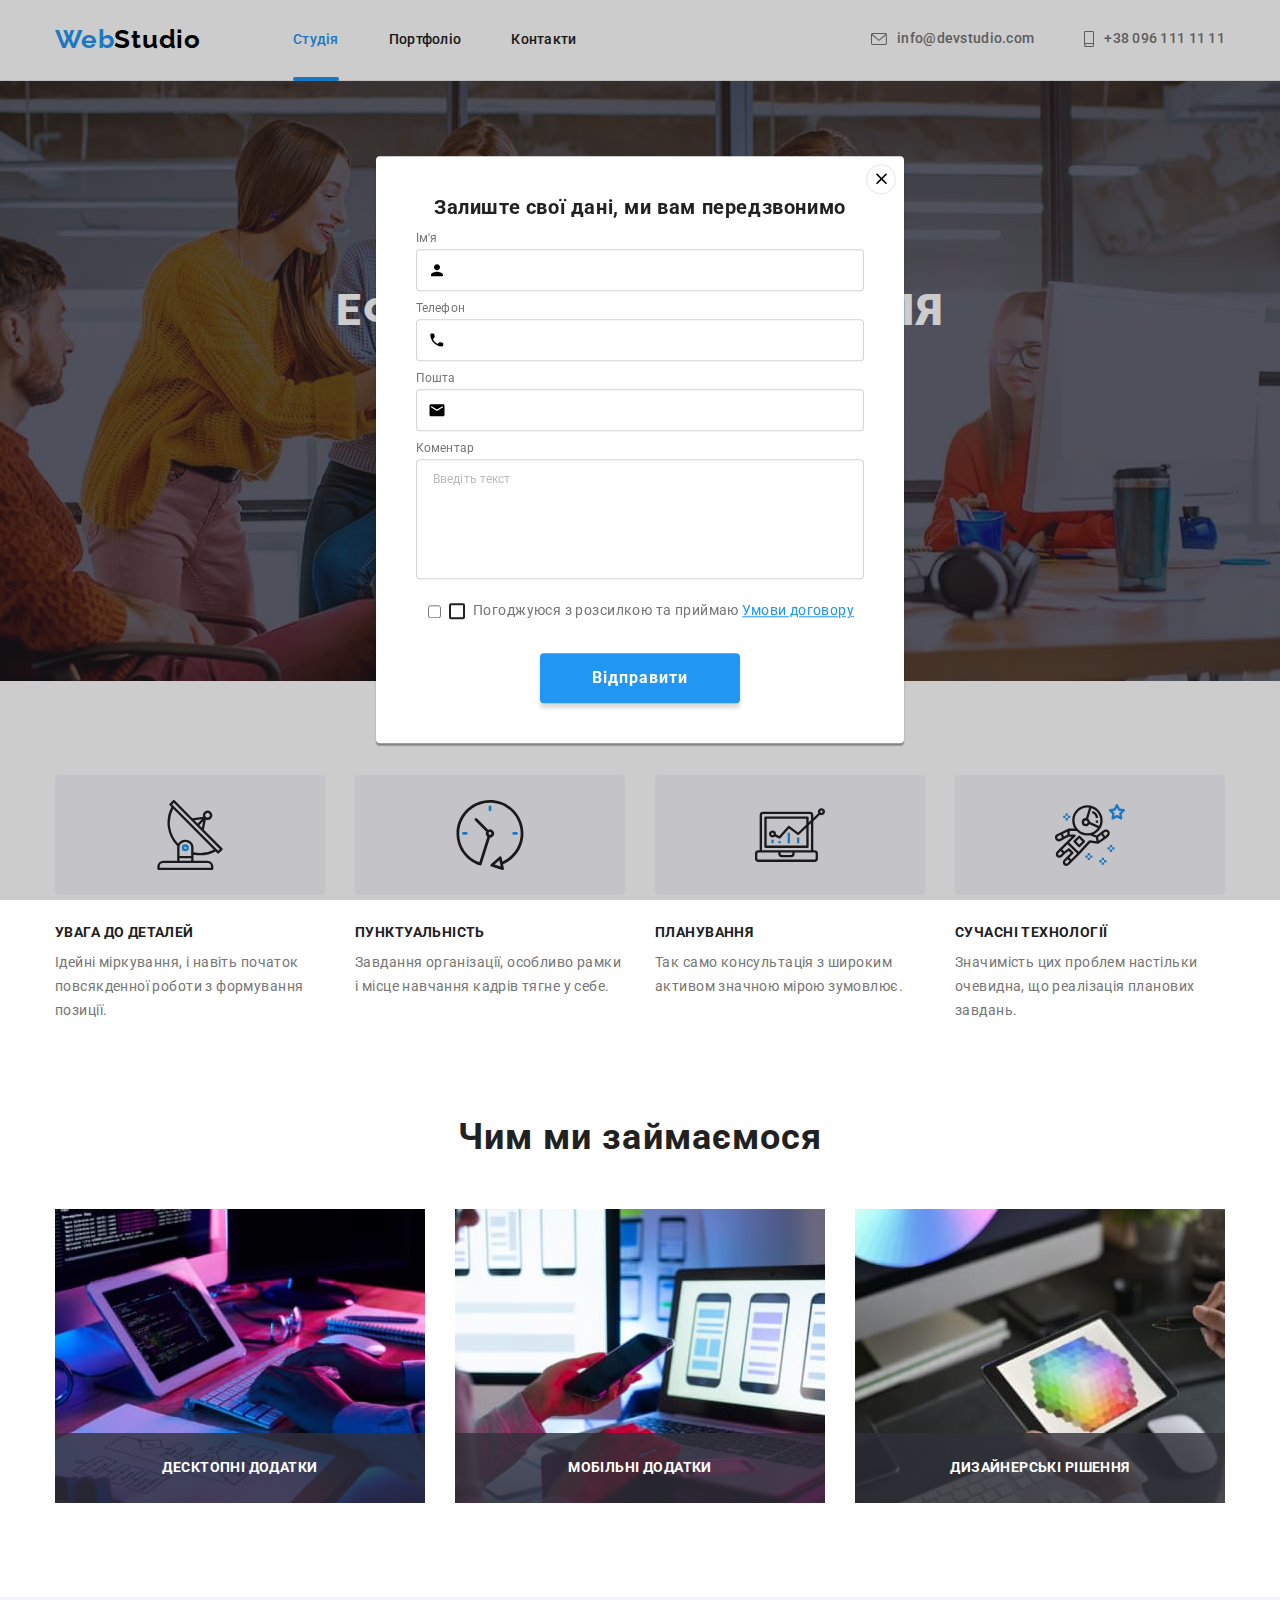
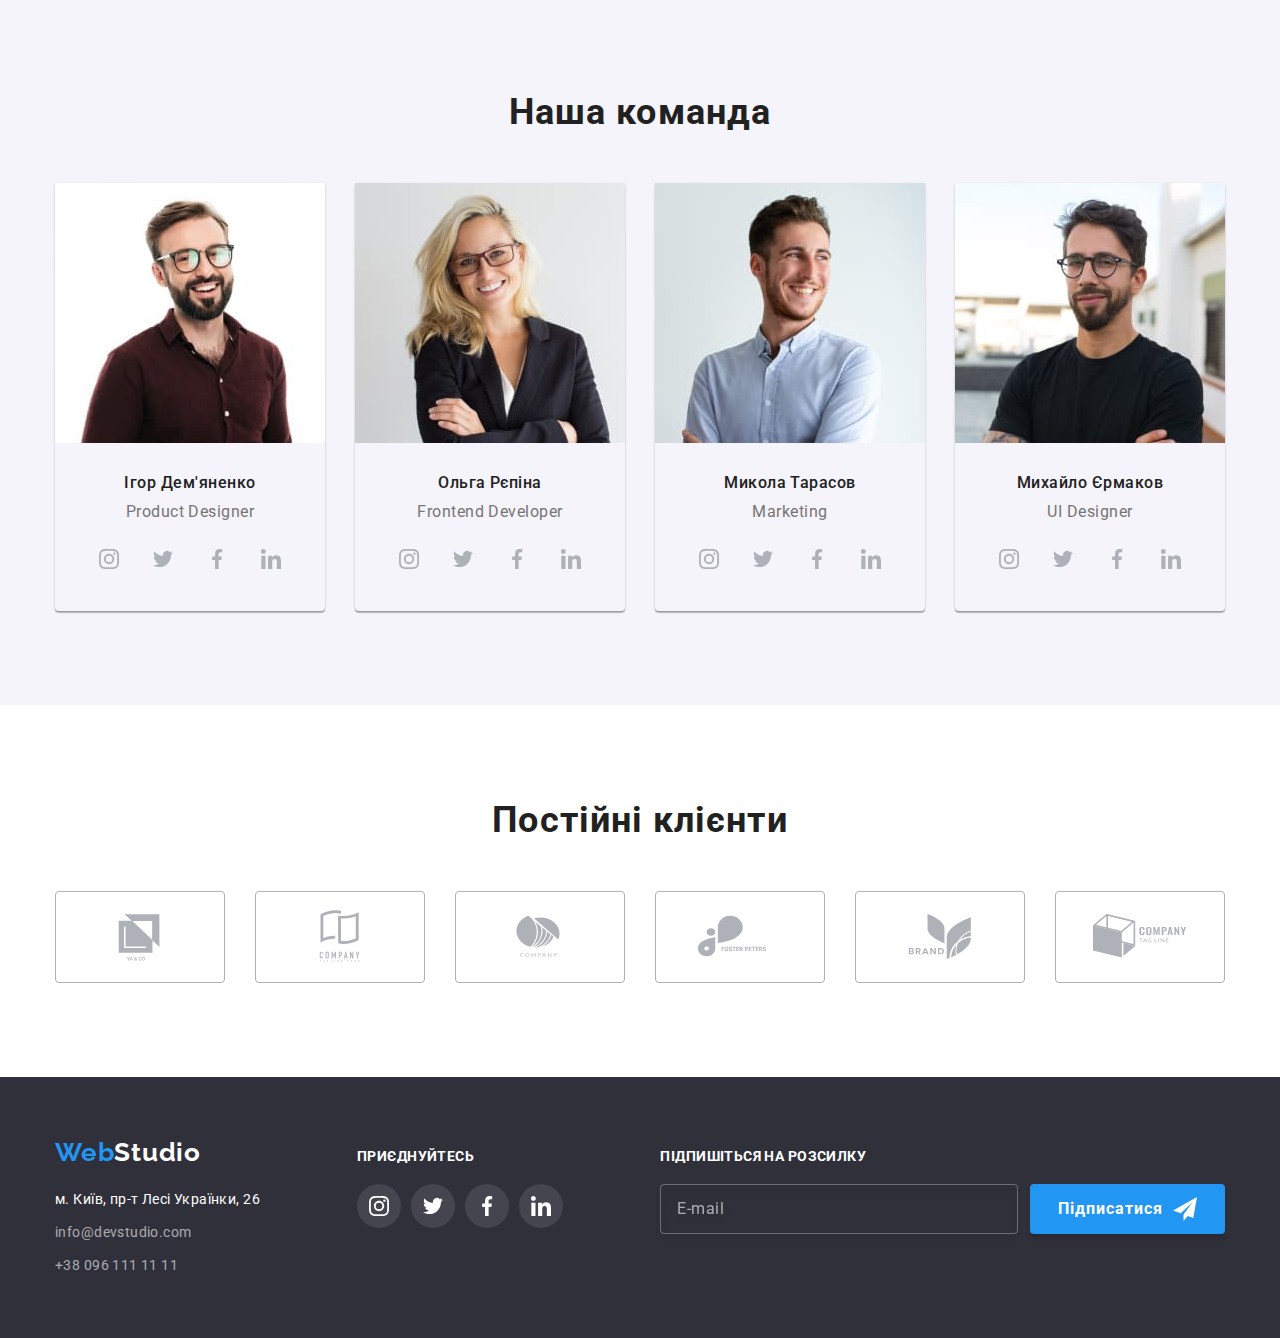
==== commit d35358e1: "chekbox" ====
--- a/index.html
+++ b/index.html
@@ -841,7 +841,7 @@
     <!-- ================/FOOTER================ -->
 
     <!-- =============== MODAL WINDOW ==================== -->
-    <div class="modal-backdrop is-hidden" data-modal>
+    <div class="modal-backdrop " data-modal>
       <div class="modal-window">
         <button type="button" class="modal-close-btn" data-modal-close>
           <svg
@@ -947,6 +947,7 @@
           <!-- =========================================== -->
 
           <label class="policy-label">
+            
             <input
               type="checkbox"
               name="policy-check"
--- a/css/main.min.css
+++ b/css/main.min.css
@@ -1 +1 @@
-:root{--footer-color: #2f303a;--accent: #2196f3;--h-color: #212121;--p-color: #757575;--bgd-color: #ffffff;--filter-color: #f5f4fa;--background-hero: #c4c4c4;--client-color: #afb1b8;--font-main: "Roboto", sans-serif;--font-logo: "Raleway", sans-serif;--margin-card: 30px;--gap: 30px;--time-func: cubic-bezier(0.4, 0, 0.2, 1);--transition-dur-and-func: 250ms cubic-bezier(0.4, 0, 0.2, 1)}.visually-hidden{position:absolute;width:1px;height:1px;margin:-1px;border:0;padding:0;white-space:nowrap;clip-path:inset(100%);clip:rect(0 0 0 0);overflow:hidden}img{display:block;max-width:100%;height:auto}h1,h2,h3,h4,h5,h6,p{margin:0;padding:0}ul,ol{margin-top:0;margin-bottom:0;padding-left:0}li{list-style:none}a{text-decoration:none}button{line-height:inherit;cursor:pointer}textarea{resize:none}body{font-family:var(--font-main);font-size:14px;line-height:1.71;background-color:var(--bgd-color);color:var(--h-color);padding:0}.container{padding-right:15px;padding-left:15px;margin-left:auto;margin-right:auto}@media screen and (min-width: 480px){.container{width:480px}}@media screen and (min-width: 768px){.container{width:768px}}@media screen and (min-width: 1200px){.container{width:1200px}}.section{padding-top:60px;padding-bottom:60px}@media screen and (min-width: 1200px){.section{padding-top:94px;padding-bottom:94px}}.title{font-size:28px;line-height:1.18;text-align:center;letter-spacing:.03em;margin-bottom:30px;color:var(--h-color)}@media screen and (min-width: 1200px){.title{font-size:36px;line-height:1.17;margin-bottom:50px}}.logo{font-family:var(--font-logo);font-weight:700;font-size:26px;line-height:1.19;letter-spacing:.03em;color:#000}.logo>span{color:var(--accent)}.footer a.logo{display:inline-block;color:var(--bgd-color);margin-bottom:20px}.btn{font-family:inherit;font-weight:700;font-size:16px;line-height:1.88;letter-spacing:.06em;background-color:var(--accent);color:var(--bgd-color);cursor:pointer;border:none;box-shadow:0px 4px 4px rgba(0,0,0,.15);border-radius:4px;padding:10px 24px;transition:background-color var(--transition-dur-and-func)}@media screen and (min-width: 1200px){.btn{padding:10px 32px}}.btn:hover{background-color:#188ce8}.emailing__btn{padding:10px 28px;height:50px;display:flex;align-items:center}.modal-submit-btn{display:block;margin-left:auto;margin-right:auto;padding-left:52px;padding-right:52px}.btn{font-family:inherit;font-weight:700;font-size:16px;line-height:1.88;letter-spacing:.06em;background-color:var(--accent);color:var(--bgd-color);cursor:pointer;border:none;box-shadow:0px 4px 4px rgba(0,0,0,.15);border-radius:4px;padding:10px 32px;transition:background-color var(--transition-dur-and-func)}.btn:hover{background-color:#188ce8}.emailing__btn{padding:10px 28px;height:50px;display:flex;align-items:center}.modal-submit-btn{display:block;margin-left:auto;margin-right:auto;padding-left:52px;padding-right:52px}.burger-menu__btn{border:none;padding:0;background-color:rgba(0,0,0,0);color:var(--h-color);transition:color 250ms var(--time-func)}.burger-menu__btn:hover,.burger-menu__btn:focus{color:var(--accent)}.burger-menu__icon{fill:currentColor}.modal-menu{position:fixed;top:0;left:0;background-color:var(--bgd-color);width:100%;height:100%;z-index:99;opacity:0;visibility:hidden;pointer-events:none;transition:opacity var(--transition-dur-and-func),visibility var(--transition-dur-and-func)}.modal-menu.is-open{opacity:1;visibility:visible;pointer-events:all}.modal-menu__container{position:relative;display:flex;flex-direction:column;align-items:flex-start;justify-content:space-between;height:100%;padding:15px;margin-left:auto;margin-right:auto}@media screen and (min-width: 480px){.modal-menu__container{width:480px;padding-left:40px;padding-top:48px;padding-bottom:48px;padding-right:15px}}.modal-menu__btn-close{position:absolute;top:10px;right:15px;padding:0;border:0;background-color:rgba(0,0,0,0);line-height:0;color:var(--h-color);transition:color 250ms var(--time-func)}.modal-menu__btn-close:hover,.modal-menu__btn-close:focus{color:var(--accent)}.modal-menu__btn-close-img{fill:currentColor}.modal-menu__item-page:not(:last-child){margin-bottom:32px}.modal-menu__page-link{font-weight:500;font-size:40px;line-height:1.175;letter-spacing:.02em;color:var(--h-color);transition:color 250ms var(--time-func)}.modal-menu__page-link:hover,.modal-menu__page-link:focus{color:var(--accent)}.modal-menu__page-link--current-page{color:var(--accent)}.modal-menu__contact-list{margin-top:auto}.modal-menu__contact-item:not(:last-child){margin-bottom:32px}.modal-menu__tel-link{font-weight:500;font-size:34px;line-height:1.18;letter-spacing:.02em;color:var(--accent);transition:color 250ms var(--time-func)}.modal-menu__tel-link:hover,.modal-menu__tel-link:focus{color:var(--accent)}.modal-menu__mail-link{font-weight:500;font-size:24px;line-height:1.17;letter-spacing:.02em;color:var(--p-color);transition:color 250ms var(--time-func)}.modal-menu__mail-link:hover,.modal-menu__mail-link:focus{color:var(--accent)}.modal-menu__social-list{display:flex;align-items:center;justify-content:center;flex-wrap:wrap;gap:10px;margin-top:64px}.modal-menu__social-item:not(:last-child)::after{content:"";border-right:1px solid rgba(33,33,33,.2);transform:rotate(90deg);margin-left:10px}.modal-menu__social-link{font-weight:500;font-size:18px;line-height:1.22;letter-spacing:.02em;color:var(--accent);transition:color 250ms var(--time-func)}.modal-menu__social-link:hover,.modal-menu__social-link:focus{color:var(--accent)}.is-open{opacity:1}.footer__contacts{width:232px}@media screen and (min-width: 1200px){.footer__contacts{margin-right:70px}}.address__item{display:block;margin-bottom:8px;letter-spacing:.03em}.address__item:last-child{margin-bottom:0}@media screen and (min-width: 1200px){.address__item{margin-bottom:9px}}.address__map-link{font-style:normal;color:var(--bgd-color)}.address__footer-link{font-style:normal;color:rgba(255,255,255,.6);transition:color 250ms var(--time-func)}.address__footer-link:hover,.address__footer-link:focus{color:var(--accent)}.join__title{font-size:14px;line-height:1.142;letter-spacing:.03em;text-transform:uppercase;margin-bottom:20px;color:var(--bgd-color)}.join__social-list{display:flex;justify-content:center;gap:10px}.join__social-item{width:44px;height:44px}.join__social-link{display:flex;justify-content:center;align-items:center;width:100%;height:100%;background-color:rgba(255,255,255,.1);border-radius:50%;color:var(--bgd-color);transition:background 250ms var(--time-func)}.join__social-link:hover,.join__social-link:focus{background-color:var(--accent)}.join__social-icon{fill:currentColor}.emailing-form{margin-left:auto;margin-right:auto}@media screen and (min-width: 1200px){.emailing-form{margin-right:0}}.emailing-form__title{font-size:14px;line-height:1.142;letter-spacing:.03em;text-transform:uppercase;margin-bottom:20px;color:var(--bgd-color)}.emailing-form__input-container{display:flex;flex-direction:column;align-items:center;justify-content:center}@media screen and (max-width: 480px){.emailing-form__input-container{flex-direction:row;flex-wrap:wrap}}@media screen and (min-width: 1200px){.emailing-form__input-container{flex-direction:row}}.emailing-form__input{width:450px;height:50px;border:1px solid rgba(255,255,255,.3);filter:drop-shadow(0px 4px 4px rgba(0, 0, 0, 0.15));border-radius:4px;background-color:rgba(0,0,0,0);color:var(--bgd-color);padding:15px 16px;margin-bottom:20px}.emailing-form__input::placeholder{font-size:16px;line-height:1.25;letter-spacing:.03em;color:rgba(255,255,255,.6)}@media screen and (max-width: 480px){.emailing-form__input{width:100%}}@media screen and (min-width: 1200px){.emailing-form__input{width:358px;margin-right:12px;margin-bottom:0}}.emailing-icon{display:inline-block;margin-left:10px}.filter{display:flex;justify-content:center;flex-wrap:wrap;column-gap:8px;row-gap:8px;margin-bottom:50px}.filter-btn{font-family:inherit;font-weight:500;font-size:16px;line-height:1.62;letter-spacing:.03em;text-align:center;background:var(--filter-color);border-radius:4px;border:none;box-sizing:border-box;padding:6px 22px;transition:background-color 250ms var(--time-func),color 250ms var(--time-func),box-shadow 250ms var(--time-func)}.filter-btn:hover,.filter-btn:focus,.filter-btn.active{background:var(--accent);color:var(--bgd-color);box-shadow:0px 3px 1px rgba(0,0,0,.1),0px 1px 2px rgba(0,0,0,.08),0px 2px 2px rgba(0,0,0,.12);cursor:pointer}.is-hidden{visibility:hidden;opacity:0;pointer-events:none}.modal-window{position:absolute;top:50%;left:50%;transform:translate(-50%, -50%) scale(1);width:450px;padding:40px;background-color:var(--bgd-color);box-shadow:0px 1px 3px rgba(0,0,0,.12),0px 1px 1px rgba(0,0,0,.14),0px 2px 1px rgba(0,0,0,.2);border-radius:4px;transition:transform 250ms var(--time-func),opacity 250ms var(--time-func)}.modal-backdrop.is-hidden .modal-window{transform:translate(-50%, -50%) scale(1.1)}@media screen and (max-width: 479px){.modal-window{width:calc(100% - var(--gap))}}@media screen and (min-width: 1200px){.modal-window{width:528px}}.modal-close-btn{position:absolute;top:8px;right:8px;width:30px;height:30px;padding:0;display:flex;justify-content:center;align-items:center;background-color:rgba(0,0,0,0);border:1px solid rgba(0,0,0,.1);border-radius:50%;transition:border var(--transition-dur-and-func)}.modal-close-btn-svg{display:block;fill:#000;transition:fill var(--transition-dur-and-func)}.modal-close-btn:hover .modal-close-btn-svg,.modal-close-btn:focus .modal-close-btn-svg{fill:var(--accent)}.modal-title{font-size:20px;line-height:1.15;text-align:center;letter-spacing:.03em;font-weight:700;margin-bottom:12px}.modal-items-container{position:relative;display:flex;flex-direction:column;margin-bottom:10px}.modal-label{font-size:12px;line-height:1.17;letter-spacing:.01em;color:var(--p-color);margin-bottom:4px}.modal-input{width:100%;padding:12px 42px;border:1px solid rgba(33,33,33,.2);border-radius:4px;margin:0;transition:border var(--transition-dur-and-func)}.modal-input:focus{outline:none;border:1px solid var(--accent)}.modal-items-container:hover .modal-input{border:1px solid var(--accent)}.modal-input-wrapper{position:relative}.user-name-icon,.user-tel-icon,.user-mail-icon{position:absolute;top:50%;left:12px;transform:translateY(-50%);transition:fill var(--transition-dur-and-func)}.modal-input:focus+.user-name-icon,.modal-input:focus+.user-name-icon,.modal-input:focus+.user-name-icon,.modal-input:focus+.user-tel-icon,.modal-input:focus+.user-tel-icon,.modal-input:focus+.user-tel-icon,.modal-input:focus+.user-mail-icon,.modal-input:focus+.user-mail-icon,.modal-input:focus+.user-mail-icon{fill:var(--accent)}.modal-items-container:hover .user-name-icon,.modal-items-container:hover .user-name-icon,.modal-items-container:hover .user-name-icon,.modal-items-container:hover .user-tel-icon,.modal-items-container:hover .user-tel-icon,.modal-items-container:hover .user-tel-icon,.modal-items-container:hover .user-mail-icon,.modal-items-container:hover .user-mail-icon,.modal-items-container:hover .user-mail-icon{fill:var(--accent)}.comment-area{border:1px solid rgba(33,33,33,.2);border-radius:4px;padding:12px 16px;height:120px;transition:border var(--transition-dur-and-func)}.comment-area:focus{outline:none;border:1px solid var(--accent)}.modal-items-container:hover .comment-area{border:1px solid var(--accent)}.comment-area::placeholder{font-weight:400;font-size:12px;line-height:1.17;letter-spacing:.01em;color:rgba(117,117,117,.5)}.comment-container{margin-bottom:20px}.policy-label{display:flex;align-items:center;gap:8px;padding-left:12px;margin-bottom:30px}.policy-checkbox{position:absolute;width:1px;height:1px;margin:-1px;border:0;padding:0;white-space:nowrap;clip-path:inset(100%);clip:rect(0 0 0 0);overflow:hidden}.policy-text{letter-spacing:.03em;color:var(--p-color);font-size:12px;line-height:1.67}@media screen and (min-width: 1200px){.policy-text{font-size:14px;line-height:1.71}}.policy-text-accent{text-decoration-line:underline;color:var(--accent)}.policy-checkbox-svg{display:block;border:2px solid var(--h-color);border-radius:2px;background-color:rgba(0,0,0,0);transition:background-color var(--transition-dur-and-func),border var(--transition-dur-and-func)}.policy-checkbox:checked+.policy-checkbox-svg{background-color:var(--accent);border:2px solid rgba(0,0,0,0)}.policy-checkbox:focus+.policy-checkbox-svg{border:2px solid var(--accent)}.policy-label:hover .policy-checkbox-svg{border:2px solid var(--accent)}.policy-checkbox-svg-icon{display:block;fill:var(--bgd-color);opacity:0;transition:opacity var(--transition-dur-and-func)}.policy-checkbox:checked+.policy-checkbox-svg .policy-checkbox-svg-icon{opacity:1}.header{padding-top:10px;padding-bottom:10px;border-bottom:1px solid #ececec}@media screen and (min-width: 768px){.header{padding-top:21px;padding-bottom:21px}}@media screen and (min-width: 1200px){.header{padding-top:24px;padding-bottom:25px}}.header-container{display:flex;justify-content:space-between;align-items:center}.burger-menu{line-height:0}@media screen and (min-width: 768px){.burger-menu{display:none}}@media screen and (min-width: 768px){.navigation-site{display:flex;align-items:center;gap:88px}}@media screen and (min-width: 1200px){.navigation-site{gap:92px}}.nav{display:none}@media screen and (min-width: 768px){.nav{display:flex;gap:50px}}.nav__link{font-weight:500;line-height:1.14;letter-spacing:.02em;color:var(--h-color);transition:color 250ms var(--time-func)}.nav__link:hover,.nav__link:focus{color:var(--accent)}.contact{display:none}@media screen and (min-width: 768px){.contact{display:flex;flex-direction:column;align-items:flex-start;gap:10px}}@media screen and (min-width: 1200px){.contact{flex-direction:row;align-items:center;flex-wrap:wrap;column-gap:50px}}.contact__link{font-weight:500;line-height:1.14;letter-spacing:.02em;color:var(--p-color);transition:color 250ms var(--time-func)}.contact__link:hover,.contact__link:focus{color:var(--accent)}.contact__mail-link{display:flex;align-items:center}.contact__icon-mail{margin-right:10px;fill:currentColor}.contact__tel-link{display:flex;align-items:center}.contact__icon-tel{margin-right:10px;fill:currentColor}.nav__link--current{position:relative;color:var(--accent)}.nav__link--current::after{content:"";display:block;position:absolute;bottom:-34px;left:0;background-color:#2196f3;border-radius:2px;width:100%;height:4px}.hero{background-color:var(--background-hero);background-image:linear-gradient(to bottom, rgba(47, 48, 58, 0.4), rgba(47, 48, 58, 0.4)),url("../images/backgrounds/mobile-bgd.jpg");background-repeat:no-repeat,no-repeat;background-position:center,center;background-size:cover,cover;padding:118px 0}@media screen and (min-width: 1200px){.hero{padding:200px 0;background-size:cover,1600px}}@media screen and (min-device-pixel-ratio: 2)and (max-width: 767px),screen and (min-resolution: 192dpi)and (max-width: 767px),screen and (min-resolution: 2dppx)and (max-width: 767px){.hero{background-image:linear-gradient(to bottom, rgba(47, 48, 58, 0.4), rgba(47, 48, 58, 0.4)),url("../images/backgrounds/mobile-bgd@2x.jpg")}}@media screen and (min-width: 768px){.hero{background-image:linear-gradient(to bottom, rgba(47, 48, 58, 0.4), rgba(47, 48, 58, 0.4)),url("../images/backgrounds/tablet-bgd.jpg")}}@media screen and (min-device-pixel-ratio: 2)and (min-width: 768px),screen and (min-resolution: 192dpi)and (min-width: 768px),screen and (min-resolution: 2dppx)and (min-width: 768px){.hero{background-image:linear-gradient(to bottom, rgba(47, 48, 58, 0.4), rgba(47, 48, 58, 0.4)),url("../images/backgrounds/tablet-bgd@2x.jpg")}}@media screen and (min-width: 1200px){.hero{background-image:linear-gradient(to bottom, rgba(47, 48, 58, 0.4), rgba(47, 48, 58, 0.4)),url("../images/backgrounds/desktop-bgd-hero.jpg")}}@media screen and (min-device-pixel-ratio: 2)and (min-width: 1200px),screen and (min-resolution: 192dpi)and (min-width: 1200px),screen and (min-resolution: 2dppx)and (min-width: 1200px){.hero{background-image:linear-gradient(to bottom, rgba(47, 48, 58, 0.4), rgba(47, 48, 58, 0.4)),url("../images/backgrounds/desktop-bgd-hero@2x.jpg")}}.hero__container{text-align:center}.hero__title{font-weight:900;font-size:26px;line-height:1.62;letter-spacing:.06em;text-transform:uppercase;color:var(--bgd-color);max-width:360px;margin-left:auto;margin-right:auto;margin-bottom:30px}@media screen and (min-width: 1200px){.hero__title{font-size:44px;line-height:1.36;max-width:696px}}@media screen and (min-width: 1200px){.advantages{padding-bottom:47px}}@media screen and (min-width: 768px){.advantages__list{display:flex;flex-wrap:wrap;gap:var(--gap)}}.advantages__item:not(:last-child){margin-bottom:var(--gap)}@media screen and (min-width: 768px){.advantages__item:not(:last-child){margin-bottom:0}}@media screen and (min-width: 768px){.advantages__item{flex-basis:calc((100% - var(--gap))/2)}}@media screen and (min-width: 1200px){.advantages__item{flex-basis:calc((100% - 3*var(--gap))/4)}}.advantages__icons-thumb{background-color:var(--filter-color);border-radius:4px;height:120px;display:flex;justify-content:center;align-items:center;margin-bottom:30px}.advantages__titles{font-size:14px;line-height:1.14;text-transform:uppercase;letter-spacing:.03em;text-align:center;margin-bottom:10px}@media screen and (min-width: 768px){.advantages__titles{text-align:start}}.advantages__desc{letter-spacing:.03em}.advantages p{color:var(--p-color)}.work{padding-top:47px}@media screen and (max-width: 1199px){.work{display:none}}.work__list{display:flex;flex-wrap:wrap;column-gap:var(--gap);row-gap:var(--gap)}.work__item{position:relative;flex-basis:calc((100% - 2*var(--gap))/3)}.work__desc{position:absolute;bottom:0;width:100%;display:block;padding-top:27px;padding-bottom:27px;font-weight:700;line-height:1.14;text-align:center;letter-spacing:.03em;text-transform:uppercase;background-color:rgba(47,48,58,.8);color:var(--bgd-color)}.team{background-color:var(--filter-color)}@media screen and (min-width: 768px){.teammate-list{display:flex;flex-wrap:wrap;gap:30px}}.teammate{box-shadow:0px 1px 3px rgba(0,0,0,.12),0px 1px 1px rgba(0,0,0,.14),0px 2px 1px rgba(0,0,0,.2);border-radius:0px 0px 4px 4px}@media screen and (min-width: 768px){.teammate{flex-basis:calc((100% - var(--gap))/2)}}@media screen and (min-width: 1200px){.teammate{flex-basis:calc((100% - 3*var(--gap))/4)}}.teammate:not(:last-child){margin-bottom:var(--gap)}@media screen and (min-width: 768px){.teammate:not(:last-child){margin-bottom:0}}.teammate__bio{padding:30px 0;text-align:center}.teammate__image-thumb{overflow:hidden}.teammate__name{font-weight:500;font-size:16px;line-height:1.19;letter-spacing:.03em;margin-bottom:10px}.teammate__profession{font-size:16px;line-height:1.19;letter-spacing:.03em;color:var(--p-color);margin-bottom:16px}.teammate__social-list{display:flex;justify-content:center;column-gap:10px}.teammate__social-item{width:44px;height:44px}.teammate__social-link{display:flex;justify-content:center;align-items:center;width:100%;height:100%;border-radius:50%;transition:background-color 250ms var(--time-func)}.teammate__social-link:hover,.teammate__social-link:focus{background-color:var(--accent)}.icon-teammate__social-link{fill:var(--client-color);transition:fill 250ms var(--time-func)}.teammate__social-link:hover .icon-teammate__social-link,.teammate__social-link:focus .icon-teammate__social-link{fill:var(--bgd-color)}.clients{text-align:center}.clients__list{display:flex;flex-wrap:wrap;gap:var(--gap)}.clients__item{width:100%;height:92px}@media screen and (min-width: 480px){.clients__item{flex-basis:calc((100% - var(--gap))/2)}}@media screen and (min-width: 768px){.clients__item{flex-basis:calc((100% - 2*var(--gap))/3)}}@media screen and (min-width: 1200px){.clients__item{flex-basis:calc((100% - 5*var(--gap))/6)}}.clients__link{display:flex;justify-content:center;align-items:center;flex-wrap:wrap;width:100%;height:100%;border:1px solid var(--client-color);border-radius:4px;color:var(--client-color);transition:color 250ms var(--time-func),border 250ms var(--time-func)}.clients__link:hover,.clients__link:focus{color:#2196f3;border:1px solid var(--accent)}.clients__icon{fill:currentColor}.footer{background-color:var(--footer-color);padding:60px 0}.footer__container{display:flex;flex-direction:column;align-items:center;gap:60px;text-align:center}@media screen and (min-width: 768px){.footer__container{flex-direction:row;flex-wrap:wrap;justify-content:space-around;align-items:baseline}}@media screen and (min-width: 1200px){.footer__container{gap:0;text-align:start}}.projects{display:flex;flex-wrap:wrap;gap:var(--gap)}.project-item{flex-basis:calc((100% - var(--gap)*2)/3);background:var(--bgd-color)}.project-item>a{display:block;transition:box-shadow 250ms var(--time-func)}.project-item>.project-item>a:hover,.project-item>.project-item>a:focus{box-shadow:0px 1px 1px rgba(0,0,0,.12),0px 4px 4px rgba(0,0,0,.06),1px 4px 6px rgba(0,0,0,.16)}.project-image-thumb{position:relative;overflow:hidden}.project-img-overlay{position:absolute;top:0;left:0;height:100%;display:flex;align-items:center;padding-left:24px;padding-right:24px;font-size:18px;line-height:1.56;letter-spacing:.03em;background:rgba(33,150,243,.9);color:var(--bgd-color);transform:translate(0, 100%);transition:transform 250ms var(--time-func)}.project-item>a:hover .project-img-overlay,.project-item>a:focus .project-img-overlay{transform:translate(0px, 0px)}.project-content{border:1px solid #eee;border-top:none;padding:20px 24px}.projects-title{font-size:18px;line-height:2;letter-spacing:.06em;color:var(--h-color);margin-bottom:4px}.projects-text{font-size:16px;line-height:1.88;letter-spacing:.03em;color:var(--p-color)}.modal-backdrop{position:fixed;width:100%;height:100%;top:0;left:0;background-color:rgba(0,0,0,.2);z-index:100;transition:opacity 250ms var(--time-func),visibility 250ms var(--time-func)}.modal-backdrop.is-hidden{opacity:0}/*# sourceMappingURL=main.min.css.map */+:root{--footer-color: #2f303a;--accent: #2196f3;--h-color: #212121;--p-color: #757575;--bgd-color: #ffffff;--filter-color: #f5f4fa;--background-hero: #c4c4c4;--client-color: #afb1b8;--font-main: "Roboto", sans-serif;--font-logo: "Raleway", sans-serif;--margin-card: 30px;--gap: 30px;--time-func: cubic-bezier(0.4, 0, 0.2, 1);--transition-dur-and-func: 250ms cubic-bezier(0.4, 0, 0.2, 1)}.visually-hidden{position:absolute;width:1px;height:1px;margin:-1px;border:0;padding:0;white-space:nowrap;clip-path:inset(100%);clip:rect(0 0 0 0);overflow:hidden}img{display:block;max-width:100%;height:auto}h1,h2,h3,h4,h5,h6,p{margin:0;padding:0}ul,ol{margin-top:0;margin-bottom:0;padding-left:0}li{list-style:none}a{text-decoration:none}button{line-height:inherit;cursor:pointer}textarea{resize:none}body{font-family:var(--font-main);font-size:14px;line-height:1.71;background-color:var(--bgd-color);color:var(--h-color);padding:0}.container{padding-right:15px;padding-left:15px;margin-left:auto;margin-right:auto}@media screen and (min-width: 480px){.container{width:480px}}@media screen and (min-width: 768px){.container{width:768px}}@media screen and (min-width: 1200px){.container{width:1200px}}.section{padding-top:60px;padding-bottom:60px}@media screen and (min-width: 1200px){.section{padding-top:94px;padding-bottom:94px}}.title{font-size:28px;line-height:1.18;text-align:center;letter-spacing:.03em;margin-bottom:30px;color:var(--h-color)}@media screen and (min-width: 1200px){.title{font-size:36px;line-height:1.17;margin-bottom:50px}}.logo{font-family:var(--font-logo);font-weight:700;font-size:26px;line-height:1.19;letter-spacing:.03em;color:#000}.logo>span{color:var(--accent)}.footer a.logo{display:inline-block;color:var(--bgd-color);margin-bottom:20px}.btn{font-family:inherit;font-weight:700;font-size:16px;line-height:1.88;letter-spacing:.06em;background-color:var(--accent);color:var(--bgd-color);cursor:pointer;border:none;box-shadow:0px 4px 4px rgba(0,0,0,.15);border-radius:4px;padding:10px 24px;transition:background-color var(--transition-dur-and-func)}@media screen and (min-width: 1200px){.btn{padding:10px 32px}}.btn:hover{background-color:#188ce8}.emailing__btn{padding:10px 28px;height:50px;display:flex;align-items:center}.modal-submit-btn{display:block;margin-left:auto;margin-right:auto;padding-left:52px;padding-right:52px}.btn{font-family:inherit;font-weight:700;font-size:16px;line-height:1.88;letter-spacing:.06em;background-color:var(--accent);color:var(--bgd-color);cursor:pointer;border:none;box-shadow:0px 4px 4px rgba(0,0,0,.15);border-radius:4px;padding:10px 32px;transition:background-color var(--transition-dur-and-func)}.btn:hover{background-color:#188ce8}.emailing__btn{padding:10px 28px;height:50px;display:flex;align-items:center}.modal-submit-btn{display:block;margin-left:auto;margin-right:auto;padding-left:52px;padding-right:52px}.burger-menu__btn{border:none;padding:0;background-color:rgba(0,0,0,0);color:var(--h-color);transition:color 250ms var(--time-func)}.burger-menu__btn:hover,.burger-menu__btn:focus{color:var(--accent)}.burger-menu__icon{fill:currentColor}.modal-menu{position:fixed;top:0;left:0;background-color:var(--bgd-color);width:100%;height:100%;z-index:99;opacity:0;visibility:hidden;pointer-events:none;transition:opacity var(--transition-dur-and-func),visibility var(--transition-dur-and-func)}.modal-menu.is-open{opacity:1;visibility:visible;pointer-events:all}.modal-menu__container{position:relative;display:flex;flex-direction:column;align-items:flex-start;justify-content:space-between;height:100%;padding:15px;margin-left:auto;margin-right:auto}@media screen and (min-width: 480px){.modal-menu__container{width:480px;padding-left:40px;padding-top:48px;padding-bottom:48px;padding-right:15px}}.modal-menu__btn-close{position:absolute;top:10px;right:15px;padding:0;border:0;background-color:rgba(0,0,0,0);line-height:0;color:var(--h-color);transition:color 250ms var(--time-func)}.modal-menu__btn-close:hover,.modal-menu__btn-close:focus{color:var(--accent)}.modal-menu__btn-close-img{fill:currentColor}.modal-menu__item-page:not(:last-child){margin-bottom:32px}.modal-menu__page-link{font-weight:500;font-size:40px;line-height:1.175;letter-spacing:.02em;color:var(--h-color);transition:color 250ms var(--time-func)}.modal-menu__page-link:hover,.modal-menu__page-link:focus{color:var(--accent)}.modal-menu__page-link--current-page{color:var(--accent)}.modal-menu__contact-list{margin-top:auto}.modal-menu__contact-item:not(:last-child){margin-bottom:32px}.modal-menu__tel-link{font-weight:500;font-size:34px;line-height:1.18;letter-spacing:.02em;color:var(--accent);transition:color 250ms var(--time-func)}.modal-menu__tel-link:hover,.modal-menu__tel-link:focus{color:var(--accent)}.modal-menu__mail-link{font-weight:500;font-size:24px;line-height:1.17;letter-spacing:.02em;color:var(--p-color);transition:color 250ms var(--time-func)}.modal-menu__mail-link:hover,.modal-menu__mail-link:focus{color:var(--accent)}.modal-menu__social-list{display:flex;align-items:center;justify-content:center;flex-wrap:wrap;gap:10px;margin-top:64px}.modal-menu__social-item:not(:last-child)::after{content:"";border-right:1px solid rgba(33,33,33,.2);transform:rotate(90deg);margin-left:10px}.modal-menu__social-link{font-weight:500;font-size:18px;line-height:1.22;letter-spacing:.02em;color:var(--accent);transition:color 250ms var(--time-func)}.modal-menu__social-link:hover,.modal-menu__social-link:focus{color:var(--accent)}.is-open{opacity:1}.footer__contacts{width:232px}@media screen and (min-width: 1200px){.footer__contacts{margin-right:70px}}.address__item{display:block;margin-bottom:8px;letter-spacing:.03em}.address__item:last-child{margin-bottom:0}@media screen and (min-width: 1200px){.address__item{margin-bottom:9px}}.address__map-link{font-style:normal;color:var(--bgd-color)}.address__footer-link{font-style:normal;color:rgba(255,255,255,.6);transition:color 250ms var(--time-func)}.address__footer-link:hover,.address__footer-link:focus{color:var(--accent)}.join__title{font-size:14px;line-height:1.142;letter-spacing:.03em;text-transform:uppercase;margin-bottom:20px;color:var(--bgd-color)}.join__social-list{display:flex;justify-content:center;gap:10px}.join__social-item{width:44px;height:44px}.join__social-link{display:flex;justify-content:center;align-items:center;width:100%;height:100%;background-color:rgba(255,255,255,.1);border-radius:50%;color:var(--bgd-color);transition:background 250ms var(--time-func)}.join__social-link:hover,.join__social-link:focus{background-color:var(--accent)}.join__social-icon{fill:currentColor}.emailing-form{margin-left:auto;margin-right:auto}@media screen and (min-width: 1200px){.emailing-form{margin-right:0}}.emailing-form__title{font-size:14px;line-height:1.142;letter-spacing:.03em;text-transform:uppercase;margin-bottom:20px;color:var(--bgd-color)}.emailing-form__input-container{display:flex;flex-direction:column;align-items:center;justify-content:center}@media screen and (max-width: 480px){.emailing-form__input-container{flex-direction:row;flex-wrap:wrap}}@media screen and (min-width: 1200px){.emailing-form__input-container{flex-direction:row}}.emailing-form__input{width:450px;height:50px;border:1px solid rgba(255,255,255,.3);filter:drop-shadow(0px 4px 4px rgba(0, 0, 0, 0.15));border-radius:4px;background-color:rgba(0,0,0,0);color:var(--bgd-color);padding:15px 16px;margin-bottom:20px}.emailing-form__input::placeholder{font-size:16px;line-height:1.25;letter-spacing:.03em;color:rgba(255,255,255,.6)}@media screen and (max-width: 480px){.emailing-form__input{width:100%}}@media screen and (min-width: 1200px){.emailing-form__input{width:358px;margin-right:12px;margin-bottom:0}}.emailing-icon{display:inline-block;margin-left:10px}.filter{display:flex;justify-content:flex-start;flex-wrap:wrap;column-gap:8px;row-gap:15px;margin-bottom:40px}@media screen and (min-width: 768px){.filter{justify-content:center;margin-bottom:30px}}@media screen and (min-width: 1200px){.filter{margin-bottom:50px}}.filter-btn{font-family:inherit;font-weight:500;font-size:16px;line-height:1.62;letter-spacing:.03em;text-align:center;background:var(--filter-color);border-radius:4px;border:none;box-sizing:border-box;padding:6px 22px;transition:background-color 250ms var(--time-func),color 250ms var(--time-func),box-shadow 250ms var(--time-func)}.filter-btn:hover,.filter-btn:focus,.filter-btn.active{background:var(--accent);color:var(--bgd-color);box-shadow:0px 3px 1px rgba(0,0,0,.1),0px 1px 2px rgba(0,0,0,.08),0px 2px 2px rgba(0,0,0,.12);cursor:pointer}.is-hidden{visibility:hidden;opacity:0;pointer-events:none}.modal-window{position:absolute;top:50%;left:50%;transform:translate(-50%, -50%) scale(1);width:450px;padding:40px;background-color:var(--bgd-color);box-shadow:0px 1px 3px rgba(0,0,0,.12),0px 1px 1px rgba(0,0,0,.14),0px 2px 1px rgba(0,0,0,.2);border-radius:4px;transition:transform 250ms var(--time-func),opacity 250ms var(--time-func)}.modal-backdrop.is-hidden .modal-window{transform:translate(-50%, -50%) scale(1.1)}@media screen and (max-width: 479px){.modal-window{width:calc(100% - var(--gap))}}@media screen and (min-width: 1200px){.modal-window{width:528px}}.modal-close-btn{position:absolute;top:8px;right:8px;width:30px;height:30px;padding:0;display:flex;justify-content:center;align-items:center;background-color:rgba(0,0,0,0);border:1px solid rgba(0,0,0,.1);border-radius:50%;transition:border var(--transition-dur-and-func)}.modal-close-btn-svg{display:block;fill:#000;transition:fill var(--transition-dur-and-func)}.modal-close-btn:hover .modal-close-btn-svg,.modal-close-btn:focus .modal-close-btn-svg{fill:var(--accent)}.modal-title{font-size:20px;line-height:1.15;text-align:center;letter-spacing:.03em;font-weight:700;margin-bottom:12px}.modal-items-container{position:relative;display:flex;flex-direction:column;margin-bottom:10px}.modal-label{font-size:12px;line-height:1.17;letter-spacing:.01em;color:var(--p-color);margin-bottom:4px}.modal-input{width:100%;padding:12px 42px;border:1px solid rgba(33,33,33,.2);border-radius:4px;margin:0;transition:border var(--transition-dur-and-func)}.modal-input:focus{outline:none;border:1px solid var(--accent)}.modal-items-container:hover .modal-input{border:1px solid var(--accent)}.modal-input-wrapper{position:relative}.user-name-icon,.user-tel-icon,.user-mail-icon{position:absolute;top:50%;left:12px;transform:translateY(-50%);transition:fill var(--transition-dur-and-func)}.modal-input:focus+.user-name-icon,.modal-input:focus+.user-name-icon,.modal-input:focus+.user-name-icon,.modal-input:focus+.user-tel-icon,.modal-input:focus+.user-tel-icon,.modal-input:focus+.user-tel-icon,.modal-input:focus+.user-mail-icon,.modal-input:focus+.user-mail-icon,.modal-input:focus+.user-mail-icon{fill:var(--accent)}.modal-items-container:hover .user-name-icon,.modal-items-container:hover .user-name-icon,.modal-items-container:hover .user-name-icon,.modal-items-container:hover .user-tel-icon,.modal-items-container:hover .user-tel-icon,.modal-items-container:hover .user-tel-icon,.modal-items-container:hover .user-mail-icon,.modal-items-container:hover .user-mail-icon,.modal-items-container:hover .user-mail-icon{fill:var(--accent)}.comment-area{border:1px solid rgba(33,33,33,.2);border-radius:4px;padding:12px 16px;height:120px;transition:border var(--transition-dur-and-func)}.comment-area:focus{outline:none;border:1px solid var(--accent)}.modal-items-container:hover .comment-area{border:1px solid var(--accent)}.comment-area::placeholder{font-weight:400;font-size:12px;line-height:1.17;letter-spacing:.01em;color:rgba(117,117,117,.5)}.comment-container{margin-bottom:20px}.policy-label{display:flex;align-items:center;gap:8px;margin-bottom:30px}@media screen and (min-width: 1200px){.policy-label{padding-left:12px}}.policy-checkbsox{position:absolute;width:1px;height:1px;margin:-1px;border:0;padding:0;white-space:nowrap;clip-path:inset(100%);clip:rect(0 0 0 0);overflow:hidden}.policy-text{letter-spacing:.03em;color:var(--p-color);font-size:12px;line-height:1.67}@media screen and (min-width: 1200px){.policy-text{font-size:14px;line-height:1.71}}.policy-text-accent{text-decoration-line:underline;color:var(--accent)}.policy-checkbox-svg{display:block;flex-shrink:0;border:2px solid var(--h-color);border-radius:2px;background-color:rgba(0,0,0,0);transition:background-color var(--transition-dur-and-func),border var(--transition-dur-and-func)}.policy-checkbox:checked+.policy-checkbox-svg{background-color:var(--accent);border:2px solid rgba(0,0,0,0)}.policy-checkbox:focus+.policy-checkbox-svg{border:2px solid var(--accent)}.policy-label:hover .policy-checkbox-svg{border:2px solid var(--accent)}.policy-checkbox-svg-icon{display:block;fill:var(--bgd-color);opacity:0;transition:opacity var(--transition-dur-and-func)}.policy-checkbox:checked+.policy-checkbox-svg .policy-checkbox-svg-icon{opacity:1}.header{padding-top:10px;padding-bottom:10px;border-bottom:1px solid #ececec}@media screen and (min-width: 768px){.header{padding-top:21px;padding-bottom:21px}}@media screen and (min-width: 1200px){.header{padding-top:24px;padding-bottom:25px}}.header-container{display:flex;justify-content:space-between;align-items:center}.burger-menu{line-height:0}@media screen and (min-width: 768px){.burger-menu{display:none}}@media screen and (min-width: 768px){.navigation-site{display:flex;align-items:center;gap:88px}}@media screen and (min-width: 1200px){.navigation-site{gap:92px}}.nav{display:none}@media screen and (min-width: 768px){.nav{display:flex;gap:50px}}.nav__link{font-weight:500;line-height:1.14;letter-spacing:.02em;color:var(--h-color);transition:color 250ms var(--time-func)}.nav__link:hover,.nav__link:focus{color:var(--accent)}.contact{display:none}@media screen and (min-width: 768px){.contact{display:flex;flex-direction:column;align-items:flex-start;gap:10px}}@media screen and (min-width: 1200px){.contact{flex-direction:row;align-items:center;flex-wrap:wrap;column-gap:50px}}.contact__link{font-weight:500;line-height:1.14;letter-spacing:.02em;color:var(--p-color);transition:color 250ms var(--time-func)}.contact__link:hover,.contact__link:focus{color:var(--accent)}.contact__mail-link{display:flex;align-items:center}.contact__icon-mail{margin-right:10px;fill:currentColor}.contact__tel-link{display:flex;align-items:center}.contact__icon-tel{margin-right:10px;fill:currentColor}.nav__link--current{position:relative;color:var(--accent)}.nav__link--current::after{content:"";display:block;position:absolute;bottom:-34px;left:0;background-color:#2196f3;border-radius:2px;width:100%;height:4px}.hero{background-color:var(--background-hero);background-image:linear-gradient(to bottom, rgba(47, 48, 58, 0.4), rgba(47, 48, 58, 0.4)),url("../images/backgrounds/mobile-bgd.jpg");background-repeat:no-repeat,no-repeat;background-position:center,center;background-size:cover,cover;padding:118px 0}@media screen and (min-width: 1200px){.hero{padding:200px 0;background-size:cover,1600px}}@media screen and (min-device-pixel-ratio: 2)and (max-width: 767.5px),screen and (min-resolution: 192dpi)and (max-width: 767.5px),screen and (min-resolution: 2dppx)and (max-width: 767.5px){.hero{background-image:linear-gradient(to bottom, rgba(47, 48, 58, 0.4), rgba(47, 48, 58, 0.4)),url("../images/backgrounds/mobile-bgd@2x.jpg")}}@media screen and (min-width: 768px){.hero{background-image:linear-gradient(to bottom, rgba(47, 48, 58, 0.4), rgba(47, 48, 58, 0.4)),url("../images/backgrounds/tablet-bgd.jpg")}}@media screen and (min-device-pixel-ratio: 2)and (min-width: 768px),screen and (min-resolution: 192dpi)and (min-width: 768px),screen and (min-resolution: 2dppx)and (min-width: 768px){.hero{background-image:linear-gradient(to bottom, rgba(47, 48, 58, 0.4), rgba(47, 48, 58, 0.4)),url("../images/backgrounds/tablet-bgd@2x.jpg")}}@media screen and (min-width: 1200px){.hero{background-image:linear-gradient(to bottom, rgba(47, 48, 58, 0.4), rgba(47, 48, 58, 0.4)),url("../images/backgrounds/desktop-bgd-hero.jpg")}}@media screen and (min-device-pixel-ratio: 2)and (min-width: 1200px),screen and (min-resolution: 192dpi)and (min-width: 1200px),screen and (min-resolution: 2dppx)and (min-width: 1200px){.hero{background-image:linear-gradient(to bottom, rgba(47, 48, 58, 0.4), rgba(47, 48, 58, 0.4)),url("../images/backgrounds/desktop-bgd-hero@2x.jpg")}}.hero__container{text-align:center}.hero__title{font-weight:900;font-size:26px;line-height:1.62;letter-spacing:.06em;text-transform:uppercase;color:var(--bgd-color);max-width:360px;margin-left:auto;margin-right:auto;margin-bottom:30px}@media screen and (min-width: 1200px){.hero__title{font-size:44px;line-height:1.36;max-width:696px}}@media screen and (min-width: 1200px){.advantages{padding-bottom:47px}}@media screen and (min-width: 768px){.advantages__list{display:flex;flex-wrap:wrap;gap:var(--gap)}}.advantages__item:not(:last-child){margin-bottom:var(--gap)}@media screen and (min-width: 768px){.advantages__item:not(:last-child){margin-bottom:0}}@media screen and (min-width: 768px){.advantages__item{flex-basis:calc((100% - var(--gap))/2)}}@media screen and (min-width: 1200px){.advantages__item{flex-basis:calc((100% - 3*var(--gap))/4)}}.advantages__icons-thumb{background-color:var(--filter-color);border-radius:4px;height:120px;display:flex;justify-content:center;align-items:center;margin-bottom:30px}.advantages__titles{font-size:14px;line-height:1.14;text-transform:uppercase;letter-spacing:.03em;text-align:center;margin-bottom:10px}@media screen and (min-width: 768px){.advantages__titles{text-align:start}}.advantages__desc{letter-spacing:.03em}.advantages p{color:var(--p-color)}.work{padding-top:47px}@media screen and (max-width: 1199px){.work{display:none}}.work__list{display:flex;flex-wrap:wrap;column-gap:var(--gap);row-gap:var(--gap)}.work__item{position:relative;flex-basis:calc((100% - 2*var(--gap))/3)}.work__desc{position:absolute;bottom:0;width:100%;display:block;padding-top:27px;padding-bottom:27px;font-weight:700;line-height:1.14;text-align:center;letter-spacing:.03em;text-transform:uppercase;background-color:rgba(47,48,58,.8);color:var(--bgd-color)}.team{background-color:var(--filter-color)}@media screen and (min-width: 768px){.teammate-list{display:flex;flex-wrap:wrap;gap:30px}}.teammate{box-shadow:0px 1px 3px rgba(0,0,0,.12),0px 1px 1px rgba(0,0,0,.14),0px 2px 1px rgba(0,0,0,.2);border-radius:0px 0px 4px 4px}@media screen and (min-width: 768px){.teammate{flex-basis:calc((100% - var(--gap))/2)}}@media screen and (min-width: 1200px){.teammate{flex-basis:calc((100% - 3*var(--gap))/4)}}.teammate:not(:last-child){margin-bottom:var(--gap)}@media screen and (min-width: 768px){.teammate:not(:last-child){margin-bottom:0}}.teammate__bio{padding:30px 0;text-align:center}.teammate__image-thumb{overflow:hidden}.teammate__name{font-weight:500;font-size:16px;line-height:1.19;letter-spacing:.03em;margin-bottom:10px}.teammate__profession{font-size:16px;line-height:1.19;letter-spacing:.03em;color:var(--p-color);margin-bottom:16px}.teammate__social-list{display:flex;justify-content:center;column-gap:10px}.teammate__social-item{width:44px;height:44px}.teammate__social-link{display:flex;justify-content:center;align-items:center;width:100%;height:100%;border-radius:50%;transition:background-color 250ms var(--time-func)}.teammate__social-link:hover,.teammate__social-link:focus{background-color:var(--accent)}.icon-teammate__social-link{fill:var(--client-color);transition:fill 250ms var(--time-func)}.teammate__social-link:hover .icon-teammate__social-link,.teammate__social-link:focus .icon-teammate__social-link{fill:var(--bgd-color)}.clients{text-align:center}.clients__list{display:flex;flex-wrap:wrap;gap:var(--gap)}.clients__item{width:100%;height:92px}@media screen and (min-width: 480px){.clients__item{flex-basis:calc((100% - var(--gap))/2)}}@media screen and (min-width: 768px){.clients__item{flex-basis:calc((100% - 2*var(--gap))/3)}}@media screen and (min-width: 1200px){.clients__item{flex-basis:calc((100% - 5*var(--gap))/6)}}.clients__link{display:flex;justify-content:center;align-items:center;flex-wrap:wrap;width:100%;height:100%;border:1px solid var(--client-color);border-radius:4px;color:var(--client-color);transition:color 250ms var(--time-func),border 250ms var(--time-func)}.clients__link:hover,.clients__link:focus{color:#2196f3;border:1px solid var(--accent)}.clients__icon{fill:currentColor}.footer{background-color:var(--footer-color);padding:60px 0}.footer__container{display:flex;flex-direction:column;align-items:center;gap:60px;text-align:center}@media screen and (min-width: 768px){.footer__container{flex-direction:row;flex-wrap:wrap;justify-content:space-around;align-items:baseline}}@media screen and (min-width: 1200px){.footer__container{gap:0;text-align:start}}@media screen and (min-width: 768px){.projects{display:flex;flex-wrap:wrap;gap:var(--gap)}}.project-item{background:var(--bgd-color)}.project-item:not(:last-child){margin-bottom:var(--gap)}@media screen and (min-width: 768px){.project-item:not(:last-child){margin-bottom:0}}@media screen and (min-width: 768px){.project-item{flex-basis:calc((100% - var(--gap))/2)}}@media screen and (min-width: 1200px){.project-item{flex-basis:calc((100% - var(--gap)*2)/3)}}.project-item>a{display:flex;flex-direction:column;height:100%;transition:box-shadow 250ms var(--time-func)}.project-item>.project-item>a:hover,.project-item>.project-item>a:focus{box-shadow:0px 1px 1px rgba(0,0,0,.12),0px 4px 4px rgba(0,0,0,.06),1px 4px 6px rgba(0,0,0,.16)}.project-image-thumb{position:relative;overflow:hidden}.project__img{width:100%}.project-img-overlay{position:absolute;top:0;left:0;height:100%;display:flex;flex-wrap:wrap;align-items:center;padding-left:24px;padding-right:24px;font-size:18px;line-height:1.56;letter-spacing:.03em;background:rgba(33,150,243,.9);color:var(--bgd-color);transform:translate(0, 101%);transition:transform 250ms var(--time-func)}.project-item>a:hover .project-img-overlay,.project-item>a:focus .project-img-overlay{transform:translate(0px, 0px)}.project-content{flex-grow:1;border:1px solid #eee;border-top:none;padding:20px 24px}.projects-title{font-size:18px;line-height:2;letter-spacing:.06em;color:var(--h-color);margin-bottom:4px}.projects-text{font-size:16px;line-height:1.88;letter-spacing:.03em;color:var(--p-color)}.modal-backdrop{position:fixed;width:100%;height:100%;top:0;left:0;background-color:rgba(0,0,0,.2);z-index:100;transition:opacity 250ms var(--time-func),visibility 250ms var(--time-func)}.modal-backdrop.is-hidden{opacity:0}/*# sourceMappingURL=main.min.css.map */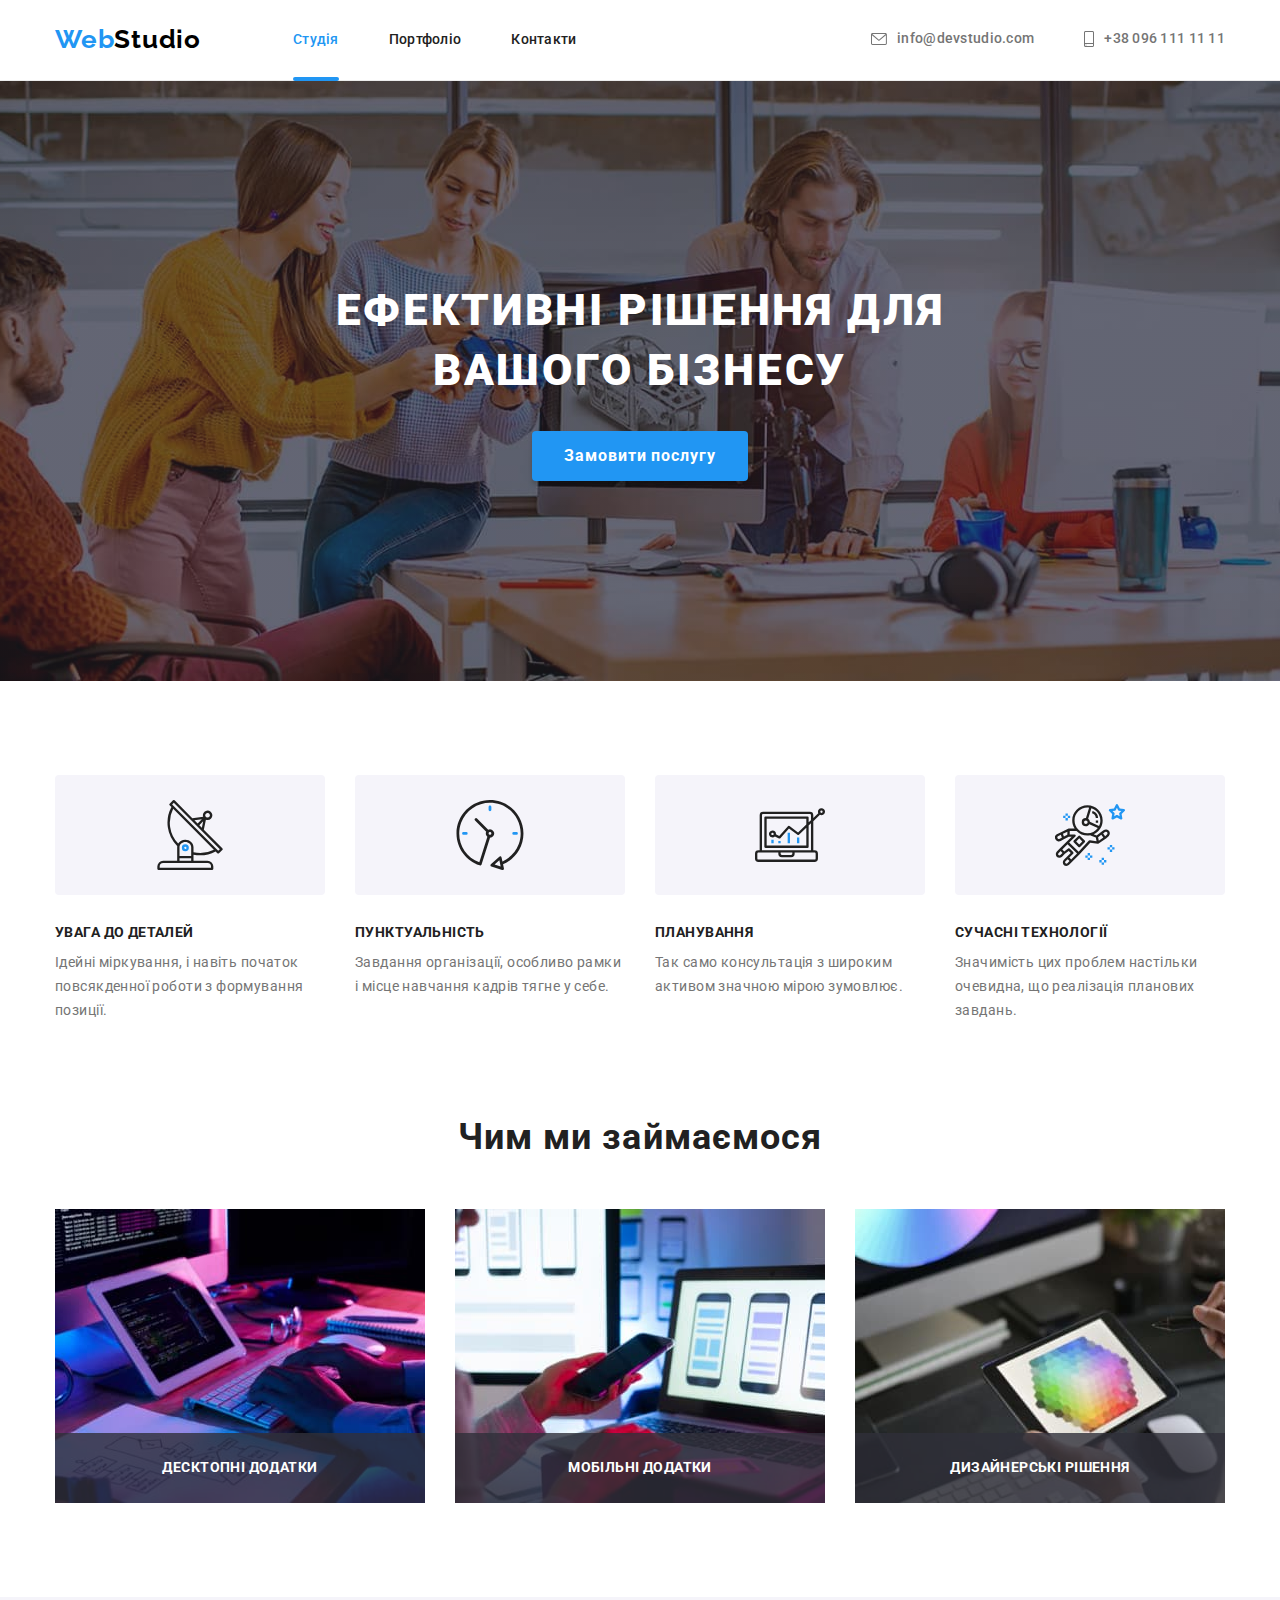
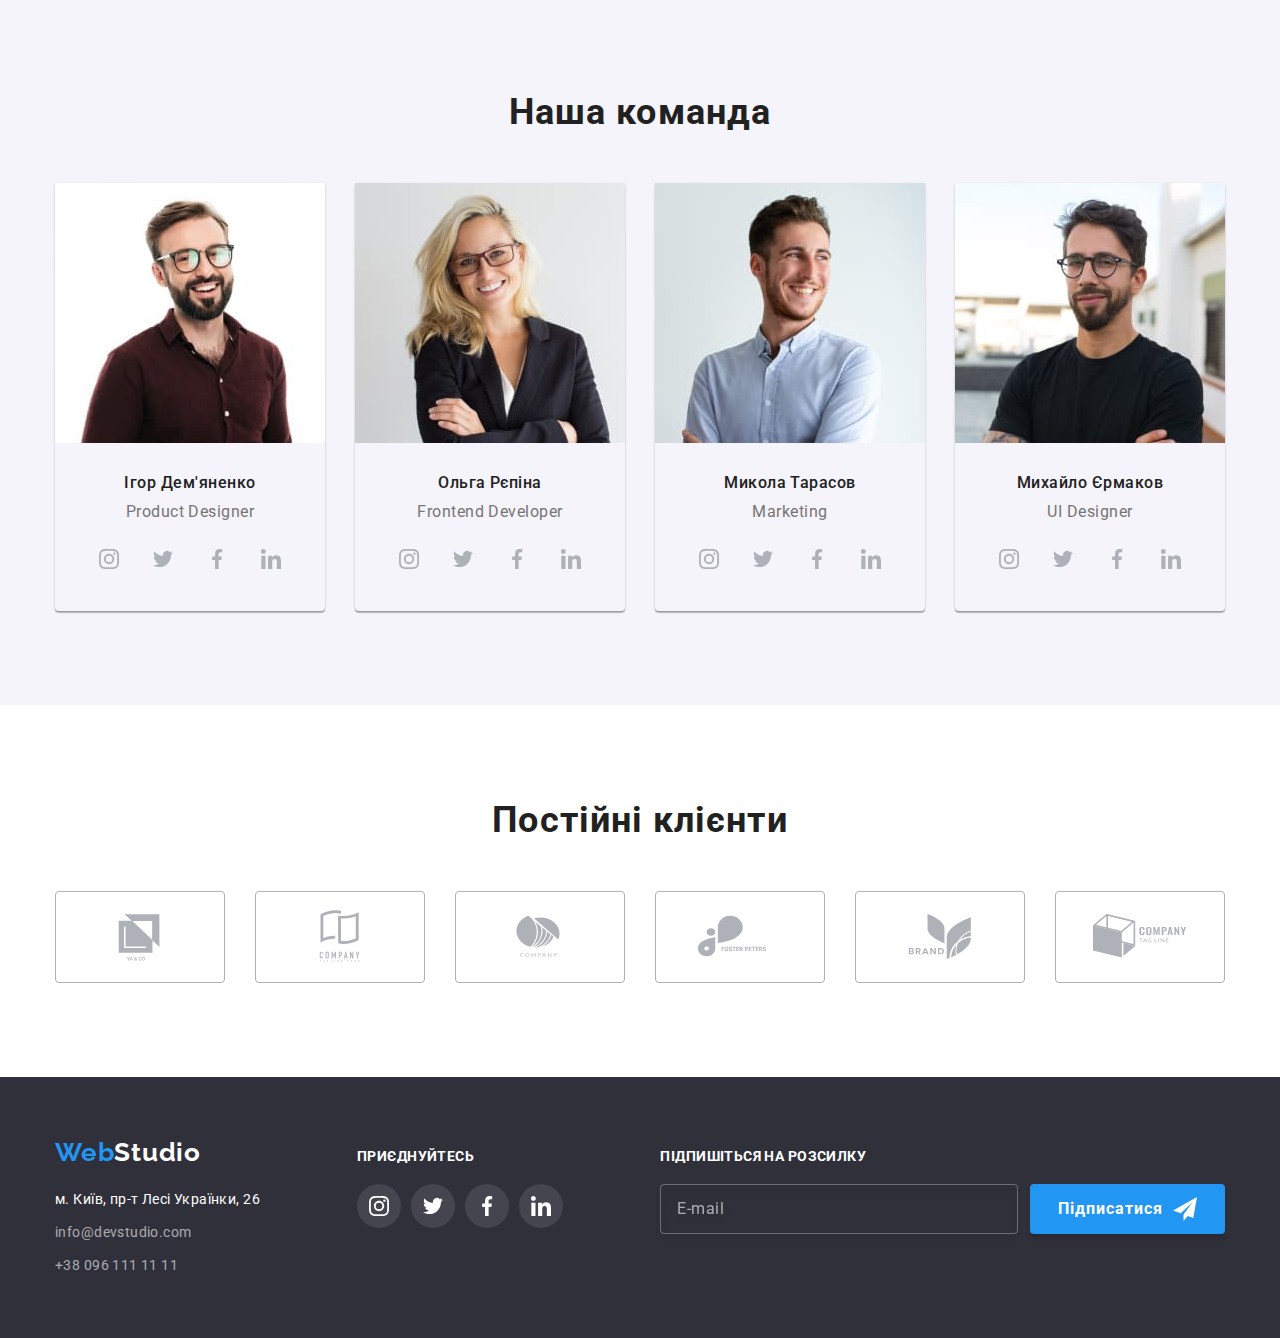
==== commit 386ca75a: "Update index.html" ====
--- a/index.html
+++ b/index.html
@@ -841,7 +841,7 @@
     <!-- ================/FOOTER================ -->
 
     <!-- =============== MODAL WINDOW ==================== -->
-    <div class="modal-backdrop " data-modal>
+    <div class="modal-backdrop is-hidden" data-modal>
       <div class="modal-window">
         <button type="button" class="modal-close-btn" data-modal-close>
           <svg
